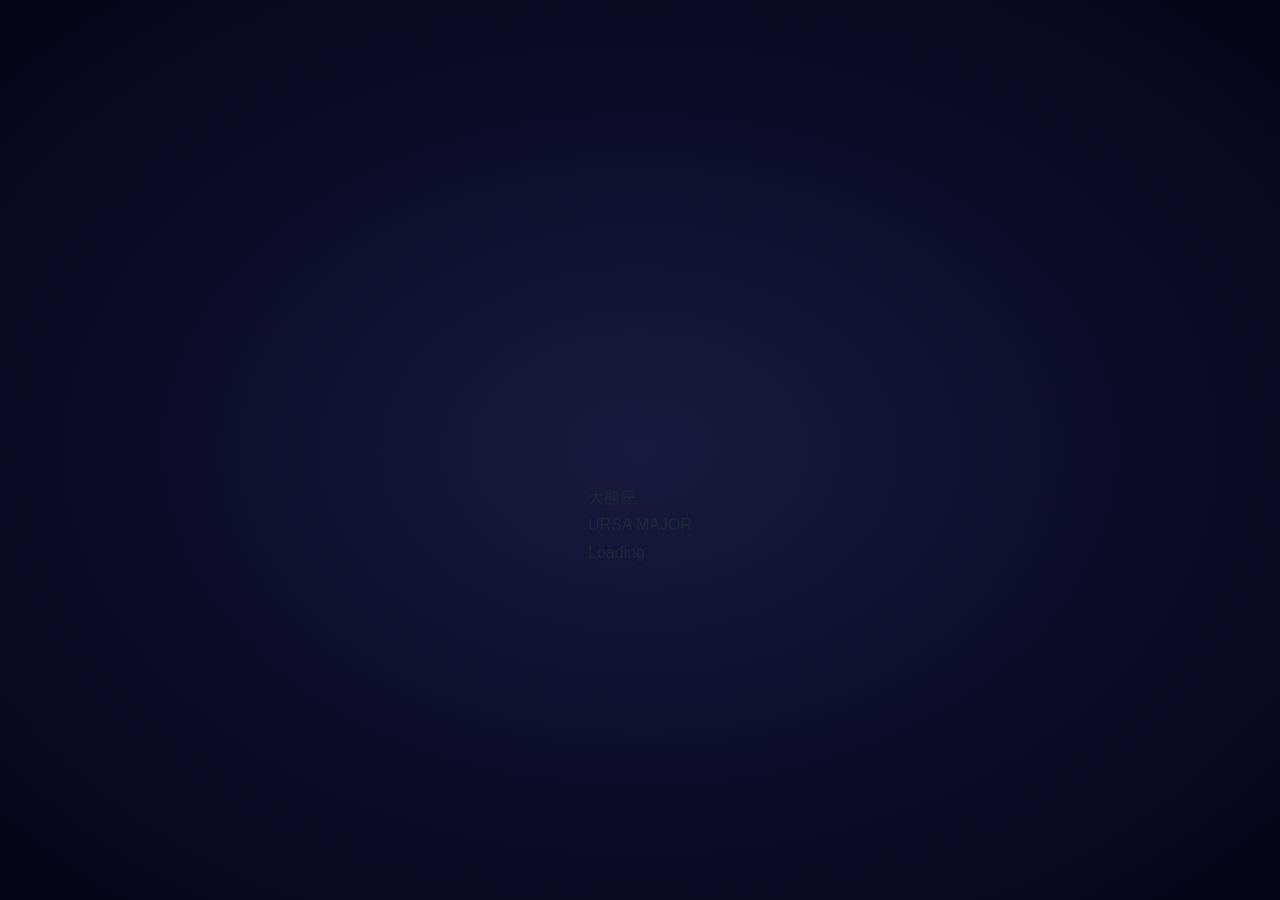
==== res/index.html @ 251502d0 "更新 index.html" ====
<!DOCTYPE html>
<html lang="zh-CN">
<head>
<meta charset="UTF-8">
<meta name="viewport" content="width=device-width, initial-scale=1.0">
<title>我的博客 · 主页</title>
<link rel="stylesheet" href="https://miaoda.feishu.cn/fonts/css2?family=Noto+Serif+SC:wght@400;600;700;900&family=Noto+Sans+SC:wght@300;400;500;700&display=swap">

<!-- ===== 全局样式 ===== -->
<link rel="stylesheet" href="PageStyle/Global/variables.css">
<link rel="stylesheet" href="PageStyle/Global/reset.css">
<link rel="stylesheet" href="PageStyle/Global/layout.css">

<!-- ===== 各区域样式 ===== -->
<link rel="stylesheet" href="PageStyle/ProfileCard/profile.css">
<link rel="stylesheet" href="PageStyle/MusicPlayer/music.css">
<link rel="stylesheet" href="PageStyle/ArticleBlocks/blocks.css">
<link rel="stylesheet" href="PageStyle/SearchView/search.css">

<!-- ===== 响应式 ===== -->
<link rel="stylesheet" href="PageStyle/Global/responsive.css">
</head>
<body>

<!-- ===== 加载页面 ===== -->
<div class="loading-screen" id="loadingScreen">
  <canvas id="constellationCanvas"></canvas>
  <div class="loading-info">
    <div class="constellation-name-cn" id="constellationNameCN">大熊座</div>
    <div class="constellation-name-en" id="constellationName">URSA MAJOR</div>
    <div class="constellation-fact" id="constellationFact"></div>
    <div class="loading-row">
      <span class="loading-text">Loading</span>
      <span class="loading-dots"><span></span><span></span><span></span></span>
    </div>
  </div>
</div>
<!-- 背景层 -->
<div class="bg-layer"></div>
<div class="bg-overlay"></div>

<div class="app">

  <!-- ==================== 主视图 ==================== -->
  <div class="main-view" id="mainView">

    <div class="top-row">
      <!-- 个人信息卡片 -->
      <div class="profile-card">
        <div class="profile-header">
          <div class="profile-avatar">
            <img src="Resources/Avatar/avatar.jpg" alt="头像" id="avatarImg">
          </div>
          <div class="profile-info">
            <div class="profile-name">晚自习</div>
            <div class="profile-bio">一个普通人～</div>
          </div>
        </div>
        <!-- 底部按钮区：更多在左，设置/GitHub/文档在右 -->
        <div class="profile-footer">
          <button class="more-btn-inline" onclick="toggleSearch()" aria-label="更多">
            <span data-icon="more"></span>
            更多
          </button>
          <div class="profile-actions-right">
            <button class="action-btn" onclick="handleAction('settings')" title="设置" aria-label="设置">
              <span data-icon="settings"></span>
            </button>
            <button class="action-btn" onclick="handleAction('github')" title="GitHub 仓库" aria-label="GitHub 仓库">
              <span data-icon="github"></span>
            </button>
            <button class="action-btn" onclick="handleAction('docs')" title="开发文档" aria-label="开发文档">
              <span data-icon="docs"></span>
            </button>
          </div>
        </div>
      </div>

      <!-- 音乐播放器（无左上角标签） -->
      <div class="music-card">
        <div class="music-header">
          <div class="music-cover" id="musicCover">
            <img src="" alt="专辑封面" id="musicCoverImg">
          </div>
          <div class="music-info">
            <div class="music-title" id="musicTitle">歌曲名称</div>
            <div class="music-artist" id="musicArtist">歌手</div>
          </div>
        </div>
        <div class="music-progress-wrap">
          <span id="musicCurrent">00:52</span>
          <div class="music-progress" id="musicProgress" onclick="seekMusic(event)">
            <div class="music-progress-bar" id="musicProgressBar"></div>
          </div>
          <span id="musicTotal">02:56</span>
        </div>
        <div class="music-controls">
          <button class="music-ctrl-btn" onclick="prevMusic()" aria-label="上一首">
            <span data-icon="prev"></span>
          </button>
          <button class="music-ctrl-btn music-play-btn" id="musicPlayBtn" onclick="togglePlay()" aria-label="播放/暂停">
            <svg id="musicPlayIcon" viewBox="0 0 24 24" fill="currentColor"><path d="M8 5v14l11-7z"/></svg>
          </button>
          <button class="music-ctrl-btn" onclick="nextMusic()" aria-label="下一首">
            <span data-icon="next"></span>
          </button>
        </div>
      </div>
    </div>

    <!-- 文章板块网格 -->
    <div class="articles-grid">
      <div class="article-block block-large" data-carousel="large">
        <div class="block-viewport">
          <div class="block-track"></div>
          <button class="block-page-btn prev" onclick="blockPrev('large')" aria-label="上一篇">&#10094;</button>
          <button class="block-page-btn next" onclick="blockNext('large')" aria-label="下一篇">&#10095;</button>
        </div>
        <div class="block-dots"></div>
      </div>

      <div class="article-block block-wide" data-carousel="wide">
        <div class="block-viewport">
          <div class="block-track"></div>
          <button class="block-page-btn prev" onclick="blockPrev('wide')" aria-label="上一篇">&#10094;</button>
          <button class="block-page-btn next" onclick="blockNext('wide')" aria-label="下一篇">&#10095;</button>
        </div>
        <div class="block-dots"></div>
      </div>

      <div class="article-block block-small" data-carousel="small">
        <div class="block-viewport">
          <div class="block-track"></div>
          <button class="block-page-btn prev" onclick="blockPrev('small')" aria-label="上一篇">&#10094;</button>
          <button class="block-page-btn next" onclick="blockNext('small')" aria-label="下一篇">&#10095;</button>
        </div>
        <div class="block-dots"></div>
      </div>
    </div>

  </div>

  <!-- ==================== 搜索视图 ==================== -->
  <div class="search-view" id="searchView">
    <div class="search-header">
      <button class="search-back-btn" onclick="toggleSearch()" aria-label="返回">
        <span data-icon="back"></span>
      </button>
      <div class="search-bar-wrap">
        <div class="search-bar">
          <span class="search-icon" data-icon="search"></span>
          <input type="text" id="searchInput" placeholder="搜寻标题、描述或标签..." oninput="renderTimeline()">
        </div>
      </div>
    </div>

    <div class="tag-scroll-wrap">
      <div class="tag-scroll" id="tagScroll"></div>
    </div>

    <div class="timeline-container">
      <div class="timeline-line"></div>
      <div id="timelineContent"></div>
    </div>
  </div>

</div>

<!-- ===== 主题（最先加载，避免闪烁） ===== -->
<script src="Scripts/theme.js"></script>

<!-- ===== 数据对象 ===== -->
<script src="Resources/Articles/articles.js"></script>
<script src="Resources/Music/playlist.js"></script>
<script src="Resources/Preview/preview.js"></script>
<script src="Resources/Tags/tags.js"></script>

<!-- ===== 功能脚本 ===== -->
<script src="Scripts/icon-loader.js"></script>
<script src="Scripts/constellation-canvas.js"></script>
<script src="Scripts/carousel.js"></script>
<script src="Scripts/music.js"></script>
<script src="Scripts/search.js"></script>
<script src="Scripts/main.js"></script>

<!-- ===== Service Worker 注册（资源缓存） ===== -->
<script>
if ('serviceWorker' in navigator) {
  window.addEventListener('load', function() {
    navigator.serviceWorker.register('sw.js').catch(function(err) {
      console.log('ServiceWorker 注册失败:', err);
    });
  });
}
</script>

</body>
</html>
---- res/PageStyle/Global/variables.css ----
/* ============================================================
   全局 CSS 变量与多套配色方案
   通过 :root[data-theme="xxx"] 切换配色
   ============================================================ */

/* 默认配色：樱粉 */
:root,
:root[data-theme="sakura"] {
  --text-primary: #3b2a3a;
  --text-secondary: #6b5568;
  --text-muted: #9a8596;
  --accent: #ec4899;
  --accent-soft: #f472b6;
  --accent-2: #c084fc;
  --dot-blue: #6b8afd;
  --card-bg: rgba(255, 255, 255, 0.65);
  --card-bg-strong: rgba(255, 255, 255, 0.82);
  --card-border: rgba(255, 255, 255, 0.5);
  --shadow-soft: 0 6px 24px rgba(236, 72, 153, 0.1);
  --shadow-hover: 0 10px 32px rgba(236, 72, 153, 0.18);
  --bg-base: #fdf2f8;
  --bg-overlay: rgba(253, 242, 248, 0.3);
  --radius-lg: 20px;
  --radius-md: 14px;
  --radius-sm: 10px;
  --ease-out: cubic-bezier(0.16, 1, 0.3, 1);
}

/* 配色：海洋蓝 */
:root[data-theme="ocean"] {
  --text-primary: #1e293b;
  --text-secondary: #475569;
  --text-muted: #94a3b8;
  --accent: #2563eb;
  --accent-soft: #3b82f6;
  --accent-2: #06b6d4;
  --dot-blue: #3b82f6;
  --card-bg: rgba(255, 255, 255, 0.65);
  --card-bg-strong: rgba(255, 255, 255, 0.82);
  --card-border: rgba(255, 255, 255, 0.5);
  --shadow-soft: 0 6px 24px rgba(37, 99, 235, 0.1);
  --shadow-hover: 0 10px 32px rgba(37, 99, 235, 0.18);
  --bg-base: #eff6ff;
  --bg-overlay: rgba(239, 246, 255, 0.3);
}

/* 配色：薄荷绿 */
:root[data-theme="mint"] {
  --text-primary: #134e4a;
  --text-secondary: #0f766e;
  --text-muted: #5eead4;
  --accent: #0d9488;
  --accent-soft: #14b8a6;
  --accent-2: #84cc16;
  --dot-blue: #14b8a6;
  --card-bg: rgba(255, 255, 255, 0.65);
  --card-bg-strong: rgba(255, 255, 255, 0.82);
  --card-border: rgba(255, 255, 255, 0.5);
  --shadow-soft: 0 6px 24px rgba(13, 148, 136, 0.1);
  --shadow-hover: 0 10px 32px rgba(13, 148, 136, 0.18);
  --bg-base: #f0fdfa;
  --bg-overlay: rgba(240, 253, 250, 0.3);
}

/* 配色：暮光紫 */
:root[data-theme="twilight"] {
  --text-primary: #2e1065;
  --text-secondary: #5b21b6;
  --text-muted: #a78bfa;
  --accent: #7c3aed;
  --accent-soft: #8b5cf6;
  --accent-2: #ec4899;
  --dot-blue: #8b5cf6;
  --card-bg: rgba(255, 255, 255, 0.6);
  --card-bg-strong: rgba(255, 255, 255, 0.78);
  --card-border: rgba(255, 255, 255, 0.45);
  --shadow-soft: 0 6px 24px rgba(124, 58, 237, 0.12);
  --shadow-hover: 0 10px 32px rgba(124, 58, 237, 0.2);
  --bg-base: #faf5ff;
  --bg-overlay: rgba(250, 245, 255, 0.3);
}

/* 配色：暗夜黑 */
:root[data-theme="midnight"] {
  --text-primary: #f1f5f9;
  --text-secondary: #cbd5e1;
  --text-muted: #64748b;
  --accent: #818cf8;
  --accent-soft: #a5b4fc;
  --accent-2: #c084fc;
  --dot-blue: #818cf8;
  --card-bg: rgba(30, 41, 59, 0.7);
  --card-bg-strong: rgba(30, 41, 59, 0.85);
  --card-border: rgba(255, 255, 255, 0.1);
  --shadow-soft: 0 6px 24px rgba(0, 0, 0, 0.3);
  --shadow-hover: 0 10px 32px rgba(0, 0, 0, 0.4);
  --bg-base: #0f172a;
  --bg-overlay: rgba(15, 23, 42, 0.5);
}
---- res/PageStyle/Global/layout.css ----
/* ============================================================
   全局布局：背景层、应用容器
   ============================================================ */
/* 背景层 —— 独立固定定位div，避免 background-fixed 卡顿 */
.bg-layer {
  position: fixed;
  inset: 0;
  background: linear-gradient(135deg, #fbcfe8 0%, #c4b5fd 50%, #93c5fd 100%);
  background-image: url("../../Resources/Background/bp.jpeg"), linear-gradient(135deg, #fbcfe8 0%, #c4b5fd 50%, #93c5fd 100%);
  background-size: cover;
  background-position: center;
  background-repeat: no-repeat;
  z-index: -2;
}
.bg-overlay {
  position: fixed;
  inset: 0;
  background: var(--bg-overlay);
  z-index: -1;
}
.app {
  position: relative;
  z-index: 1;
  min-height: 100vh;
  max-width: 980px;
  margin: 0 auto;
  padding: 32px 20px 50px;
}
/* 主视图 */
.main-view {
  display: flex;
  flex-direction: column;
  gap: 18px;
  transition: opacity 0.4s var(--ease-out), transform 0.45s var(--ease-out);
}
.main-view.closing {
  opacity: 0;
  transform: scale(0.72);
  pointer-events: none;
}
.main-view.hidden {
  display: none;
}
/* 顶部：个人卡片 + 音乐播放器 并排 */
.top-row {
  display: grid;
  grid-template-columns: 1.4fr 1fr;
  gap: 16px;
}
/* 日期图标 —— 通用 */
.date-icon {
  width: 12px;
  height: 12px;
  flex-shrink: 0;
  display: inline-block;
  vertical-align: middle;
}

/* ============================================================
   加载页面 —— 星座绘制动画
   ============================================================ */
.loading-screen {
  position: fixed;
  inset: 0;
  z-index: 9999;
  display: flex;
  flex-direction: column;
  align-items: center;
  justify-content: center;
  background: radial-gradient(ellipse at center, #1a1a3e 0%, #0d0d2b 50%, #050518 100%);
  transition: opacity 0.6s ease, visibility 0.6s ease;
  overflow: hidden;
}
.loading-screen.hidden {
  opacity: 0;
  visibility: hidden;
  pointer-events: none;
}

/* 星座容器 */
.constellation-wrap {
  position: relative;
  width: 280px;
  height: 230px;
  margin-bottom: 20px;
}
.constellation {
  width: 100%;
  height: 100%;
  overflow: visible;
}

/* 背景小星星 —— 闪烁 */
.bg-star {
  fill: rgba(255, 255, 255, 0.7);
  animation: twinkle 3s ease-in-out infinite;
}
.bg-star:nth-child(1) { animation-delay: 0s; }
.bg-star:nth-child(2) { animation-delay: 0.3s; }
.bg-star:nth-child(3) { animation-delay: 0.7s; }
.bg-star:nth-child(4) { animation-delay: 1.1s; }
.bg-star:nth-child(5) { animation-delay: 0.5s; }
.bg-star:nth-child(6) { animation-delay: 1.5s; }
.bg-star:nth-child(7) { animation-delay: 0.9s; }
.bg-star:nth-child(8) { animation-delay: 1.8s; }
.bg-star:nth-child(9) { animation-delay: 0.2s; }
.bg-star:nth-child(10) { animation-delay: 1.3s; }
.bg-star:nth-child(11) { animation-delay: 0.6s; }
.bg-star:nth-child(12) { animation-delay: 2.0s; }
.bg-star:nth-child(13) { animation-delay: 1.0s; }
.bg-star:nth-child(14) { animation-delay: 0.4s; }
.bg-star:nth-child(15) { animation-delay: 1.6s; }
.bg-star:nth-child(16) { animation-delay: 0.8s; }
.bg-star:nth-child(17) { animation-delay: 2.2s; }
.bg-star:nth-child(18) { animation-delay: 1.2s; }
.bg-star:nth-child(19) { animation-delay: 0.1s; }
.bg-star:nth-child(20) { animation-delay: 1.7s; }
.bg-star:nth-child(21) { animation-delay: 0.5s; }
.bg-star:nth-child(22) { animation-delay: 2.5s; }
.bg-star:nth-child(23) { animation-delay: 1.4s; }
.bg-star:nth-child(24) { animation-delay: 0.9s; }
.bg-star:nth-child(25) { animation-delay: 1.9s; }
.bg-star:nth-child(26) { animation-delay: 0.3s; }
@keyframes twinkle {
  0%, 100% { opacity: 0.2; transform: scale(0.8); }
  50% { opacity: 1; transform: scale(1.2); }
}

/* 星座连线 —— 绘制动画 */
.star-line {
  stroke: rgba(140, 190, 255, 0.5);
  stroke-width: 1.2;
  stroke-linecap: round;
  stroke-dasharray: 60;
  stroke-dashoffset: 60;
  animation: drawLine 0.5s ease forwards;
}
.line-1 { animation-delay: 0.8s; }
.line-2 { animation-delay: 1.1s; }
.line-3 { animation-delay: 1.4s; }
.line-4 { animation-delay: 1.7s; }
.line-5 { animation-delay: 2.0s; }
.line-6 { animation-delay: 2.3s; }
@keyframes drawLine {
  to { stroke-dashoffset: 0; }
}

/* 星座主星 —— 逐个亮起 + 脉动发光 */
.main-star {
  fill: #ffffff;
  opacity: 0;
  transform: scale(0);
  transform-origin: center;
  animation: starAppear 0.4s cubic-bezier(0.34, 1.56, 0.64, 1) forwards,
             starGlow 2.5s ease-in-out infinite;
}
.star-1 { animation-delay: 0.1s, 1.2s; }
.star-2 { animation-delay: 0.25s, 1.35s; }
.star-3 { animation-delay: 0.4s, 1.5s; }
.star-4 { animation-delay: 0.55s, 1.65s; }
.star-5 { animation-delay: 0.7s, 1.8s; }
.star-6 { animation-delay: 0.85s, 1.95s; }
.star-7 { animation-delay: 1.0s, 2.1s; }
@keyframes starAppear {
  0% { opacity: 0; transform: scale(0); }
  70% { opacity: 1; transform: scale(1.3); }
  100% { opacity: 1; transform: scale(1); }
}
@keyframes starGlow {
  0%, 100% {
    filter: drop-shadow(0 0 3px rgba(150, 200, 255, 0.7));
  }
  50% {
    filter: drop-shadow(0 0 8px rgba(150, 200, 255, 1))
            drop-shadow(0 0 14px rgba(100, 160, 255, 0.5));
  }
}

/* 星座名称 */
.constellation-name {
  position: absolute;
  bottom: 32px;
  left: 50%;
  transform: translateX(-50%);
  font-size: 14px;
  color: rgba(200, 220, 255, 0.85);
  letter-spacing: 4px;
  font-weight: 500;
  opacity: 0;
  animation: nameFadeIn 0.8s ease 2.6s forwards;
}
@keyframes nameFadeIn {
  from { opacity: 0; transform: translateX(-50%) translateY(8px); }
  to { opacity: 1; transform: translateX(-50%) translateY(0); }
}

/* 星座介绍 */
.constellation-fact {
  position: absolute;
  bottom: 6px;
  left: 50%;
  transform: translateX(-50%);
  width: 260px;
  font-size: 11px;
  color: rgba(160, 185, 220, 0.55);
  letter-spacing: 0.5px;
  line-height: 1.5;
  text-align: center;
  opacity: 0;
  animation: factFadeIn 0.8s ease 3.0s forwards;
}
@keyframes factFadeIn {
  from { opacity: 0; transform: translateX(-50%) translateY(6px); }
  to { opacity: 1; transform: translateX(-50%) translateY(0); }
}

/* 提示文字 */
.loading-tips {
  text-align: center;
}
.tip-text {
  font-size: 13px;
  color: rgba(180, 200, 230, 0.6);
  font-weight: 300;
  letter-spacing: 2px;
  transition: opacity 0.4s ease;
}
---- res/PageStyle/ProfileCard/profile.css ----
/* ============================================================
   个人信息卡片
   ============================================================ */
.profile-card {
  background: var(--card-bg);
  backdrop-filter: blur(14px) saturate(1.3);
  -webkit-backdrop-filter: blur(14px) saturate(1.3);
  border: 1px solid var(--card-border);
  border-radius: var(--radius-lg);
  box-shadow: var(--shadow-soft);
  padding: 22px 24px;
  display: flex;
  flex-direction: column;
  gap: 14px;
}

.profile-header {
  display: flex;
  align-items: flex-start;
  gap: 16px;
}

.profile-avatar {
  flex-shrink: 0;
  width: 64px;
  height: 64px;
  border-radius: 50%;
  overflow: hidden;
  border: 2.5px solid #fff;
  box-shadow: 0 3px 12px rgba(236, 72, 153, 0.2);
  background: linear-gradient(135deg, #fbcfe8, #d8b4fe);
}
.profile-avatar img {
  width: 100%;
  height: 100%;
  object-fit: cover;
  display: block;
}

.profile-info { flex: 1; min-width: 0; }
.profile-name {
  font-family: "Noto Serif SC", serif;
  font-size: 20px;
  font-weight: 700;
  color: var(--text-primary);
  letter-spacing: 0.5px;
  margin-bottom: 4px;
}
.profile-bio {
  font-size: 12.5px;
  color: var(--text-secondary);
  line-height: 1.6;
}

/* 底部按钮区：更多在左下角，设置/GitHub/文档在右下角 */
.profile-footer {
  display: flex;
  justify-content: space-between;
  align-items: center;
  gap: 10px;
}
.profile-actions-right {
  display: flex;
  gap: 8px;
  align-items: center;
}

/* 方形功能按钮 */
.action-btn {
  width: 38px;
  height: 38px;
  border: 1px solid rgba(255, 255, 255, 0.6);
  border-radius: var(--radius-sm);
  background: rgba(255, 255, 255, 0.5);
  color: var(--text-secondary);
  cursor: pointer;
  display: flex;
  align-items: center;
  justify-content: center;
  transition: background 0.2s, color 0.2s, transform 0.2s;
  padding: 0;
}
.action-btn:hover {
  background: rgba(255, 255, 255, 0.85);
  color: var(--accent);
  transform: translateY(-1px);
}
.action-btn svg { width: 18px; height: 18px; }

/* 更多按钮（渐变胶囊） */
.more-btn-inline {
  height: 38px;
  padding: 0 16px;
  border: none;
  border-radius: var(--radius-sm);
  background: linear-gradient(135deg, var(--accent-soft), var(--accent-2));
  color: #fff;
  font-family: inherit;
  font-size: 13px;
  font-weight: 500;
  cursor: pointer;
  display: flex;
  align-items: center;
  gap: 6px;
  box-shadow: 0 3px 12px rgba(236, 72, 153, 0.3);
  transition: transform 0.2s, box-shadow 0.2s;
}
.more-btn-inline:hover {
  transform: translateY(-1px);
  box-shadow: 0 5px 18px rgba(236, 72, 153, 0.4);
}
.more-btn-inline svg { width: 16px; height: 16px; }
---- res/PageStyle/MusicPlayer/music.css ----
/* ============================================================
   音乐播放器（已去除左上角 CLOUD MUSIC 标签）
   ============================================================ */
.music-card {
  background: var(--card-bg);
  backdrop-filter: blur(14px) saturate(1.3);
  -webkit-backdrop-filter: blur(14px) saturate(1.3);
  border: 1px solid var(--card-border);
  border-radius: var(--radius-lg);
  box-shadow: var(--shadow-soft);
  padding: 18px 20px;
  display: flex;
  flex-direction: column;
  gap: 12px;
}

.music-header {
  display: flex;
  align-items: center;
  gap: 12px;
}
.music-cover {
  flex-shrink: 0;
  width: 48px;
  height: 48px;
  border-radius: 50%;
  overflow: hidden;
  background: linear-gradient(135deg, #a8c0ff, #c084fc);
  border: 2px solid rgba(255,255,255,0.7);
  box-shadow: 0 2px 10px rgba(168, 192, 255, 0.4);
}
.music-cover.playing { animation: spin 8s linear infinite; }
@keyframes spin { to { transform: rotate(360deg); } }
.music-cover img { width: 100%; height: 100%; object-fit: cover; display: block; }

.music-info { flex: 1; min-width: 0; }
.music-title {
  font-size: 14px;
  font-weight: 600;
  color: var(--text-primary);
  white-space: nowrap;
  overflow: hidden;
  text-overflow: ellipsis;
}
.music-artist { font-size: 11.5px; color: var(--text-muted); }

/* 进度条 */
.music-progress-wrap {
  display: flex;
  align-items: center;
  gap: 8px;
  font-size: 10px;
  color: var(--text-muted);
}
.music-progress {
  flex: 1;
  height: 4px;
  background: rgba(255,255,255,0.5);
  border-radius: 2px;
  overflow: hidden;
  cursor: pointer;
}
.music-progress-bar {
  height: 100%;
  width: 35%;
  background: linear-gradient(90deg, var(--accent-soft), var(--accent-2));
  border-radius: 2px;
  transition: width 0.3s linear;
}

/* 播放控制 */
.music-controls {
  display: flex;
  align-items: center;
  justify-content: center;
  gap: 20px;
}
.music-ctrl-btn {
  background: none;
  border: none;
  color: var(--text-secondary);
  cursor: pointer;
  padding: 4px;
  display: flex;
  align-items: center;
  justify-content: center;
  transition: color 0.2s, transform 0.2s;
}
.music-ctrl-btn:hover { color: var(--accent); transform: scale(1.1); }
.music-ctrl-btn svg { width: 18px; height: 18px; }
.music-play-btn {
  width: 34px;
  height: 34px;
  border-radius: 50%;
  background: linear-gradient(135deg, var(--accent-soft), var(--accent-2));
  color: #fff;
  box-shadow: 0 3px 12px rgba(236, 72, 153, 0.3);
}
.music-play-btn:hover { color: #fff; transform: scale(1.08); }
.music-play-btn svg { width: 16px; height: 16px; }
---- res/PageStyle/ArticleBlocks/blocks.css ----
/* ============================================================
   文章板块网格（大/宽/小 三个轮播板块）
   ============================================================ */
.articles-grid {
  display: grid;
  grid-template-columns: 1.3fr 1fr;
  grid-template-rows: auto auto;
  gap: 16px;
}

.article-block {
  background: var(--card-bg);
  backdrop-filter: blur(12px) saturate(1.2);
  -webkit-backdrop-filter: blur(12px) saturate(1.2);
  border: 1px solid var(--card-border);
  border-radius: var(--radius-lg);
  box-shadow: var(--shadow-soft);
  overflow: hidden;
  position: relative;
  display: flex;
  flex-direction: column;
}

.block-large { grid-column: 1; grid-row: 1 / 3; }
.block-wide { grid-column: 2; grid-row: 1; }
.block-small { grid-column: 2; grid-row: 2; }

/* 轮播视口 */
.block-viewport {
  overflow: hidden;
  flex: 1;
  position: relative;
}
.block-track {
  display: flex;
  transition: transform 0.45s var(--ease-out);
  height: 100%;
}
.block-slide { flex: 0 0 100%; min-width: 0; }

/* 板块内翻页按钮 〈〉 */
.block-page-btn {
  position: absolute;
  top: 50%;
  transform: translateY(-50%);
  background: none;
  border: none;
  color: rgba(255,255,255,0.85);
  font-size: 22px;
  font-weight: 300;
  cursor: pointer;
  padding: 8px 6px;
  z-index: 5;
  text-shadow: 0 1px 6px rgba(0,0,0,0.3);
  transition: color 0.2s, transform 0.2s;
  line-height: 1;
}
.block-page-btn:hover {
  color: #fff;
  transform: translateY(-50%) scale(1.2);
}
.block-page-btn.prev { left: 6px; }
.block-page-btn.next { right: 6px; }

/* 圆点指示器：蓝点=当前，白点=其他；<=1个时隐藏 */
.block-dots {
  display: flex;
  justify-content: center;
  gap: 6px;
  padding: 10px 0;
  flex-shrink: 0;
}
.block-dots.hidden { display: none; }
.block-dot {
  width: 7px;
  height: 7px;
  border-radius: 50%;
  border: none;
  background: rgba(255,255,255,0.7);
  cursor: pointer;
  padding: 0;
  transition: background 0.2s, transform 0.2s;
}
.block-dot.active {
  background: var(--dot-blue);
  transform: scale(1.15);
}

/* ---------- 大板块文章 ---------- */
.large-article {
  display: flex;
  flex-direction: column;
  height: 100%;
  cursor: pointer;
}
.large-article-cover {
  width: 100%;
  height: 200px;
  background: linear-gradient(135deg, #fbcfe8, #d8b4fe);
  position: relative;
  overflow: hidden;
  flex-shrink: 0;
}
.large-article-cover img { width: 100%; height: 100%; object-fit: cover; display: block; }
.large-article-badge {
  position: absolute;
  bottom: 10px;
  left: 12px;
  font-size: 10px;
  font-weight: 600;
  letter-spacing: 1px;
  color: #fff;
  background: linear-gradient(135deg, var(--accent-soft), var(--accent-2));
  padding: 3px 10px;
  border-radius: 8px;
}
.large-article-body {
  padding: 16px 18px 8px;
  flex: 1;
  display: flex;
  flex-direction: column;
}
.large-article-date { font-size: 11px; color: var(--text-muted); margin-bottom: 6px; display: flex; align-items: center; gap: 4px; }
.large-article-title {
  font-family: "Noto Serif SC", serif;
  font-size: 17px;
  font-weight: 600;
  color: var(--text-primary);
  line-height: 1.5;
  margin-bottom: 6px;
  display: -webkit-box;
  -webkit-line-clamp: 2;
  -webkit-box-orient: vertical;
  overflow: hidden;
}
.large-article-excerpt {
  font-size: 12.5px;
  color: var(--text-secondary);
  line-height: 1.6;
  display: -webkit-box;
  -webkit-line-clamp: 2;
  -webkit-box-orient: vertical;
  overflow: hidden;
}

/* ---------- 宽板块文章（横向） ---------- */
.wide-article {
  display: flex;
  flex-direction: row;
  height: 100%;
  min-height: 140px;
  cursor: pointer;
}
.wide-article-cover {
  flex: 0 0 40%;
  background: linear-gradient(135deg, #fbcfe8, #d8b4fe);
  overflow: hidden;
}
.wide-article-cover img { width: 100%; height: 100%; object-fit: cover; display: block; }
.wide-article-body {
  flex: 1;
  padding: 14px 16px;
  display: flex;
  flex-direction: column;
  justify-content: center;
}
.wide-article-date { font-size: 11px; color: var(--text-muted); margin-bottom: 5px; display: flex; align-items: center; gap: 4px; }
.wide-article-title {
  font-family: "Noto Serif SC", serif;
  font-size: 15px;
  font-weight: 600;
  color: var(--text-primary);
  line-height: 1.5;
  margin-bottom: 5px;
  display: -webkit-box;
  -webkit-line-clamp: 2;
  -webkit-box-orient: vertical;
  overflow: hidden;
}
.wide-article-excerpt {
  font-size: 12px;
  color: var(--text-secondary);
  line-height: 1.55;
  display: -webkit-box;
  -webkit-line-clamp: 2;
  -webkit-box-orient: vertical;
  overflow: hidden;
}

/* ---------- 小板块文章 ---------- */
.small-article {
  display: flex;
  flex-direction: column;
  height: 100%;
  cursor: pointer;
}
.small-article-cover {
  width: 100%;
  height: 100px;
  background: linear-gradient(135deg, #fbcfe8, #d8b4fe);
  overflow: hidden;
  flex-shrink: 0;
}
.small-article-cover img { width: 100%; height: 100%; object-fit: cover; display: block; }
.small-article-body { padding: 10px 14px 6px; flex: 1; }
.small-article-date { font-size: 10.5px; color: var(--text-muted); margin-bottom: 3px; display: flex; align-items: center; gap: 4px; }
.small-article-title {
  font-family: "Noto Serif SC", serif;
  font-size: 13.5px;
  font-weight: 600;
  color: var(--text-primary);
  line-height: 1.45;
  display: -webkit-box;
  -webkit-line-clamp: 2;
  -webkit-box-orient: vertical;
  overflow: hidden;
}
---- res/PageStyle/SearchView/search.css ----
/* ============================================================
   搜索视图 —— 完整动画系统（CSS @keyframes 驱动）
   ============================================================ */
.search-view {
  position: absolute;
  inset: 0;
  padding: 32px 20px 50px;
  display: flex;
  flex-direction: column;
  align-items: center;
  overflow-y: auto;
  opacity: 0;
  visibility: hidden;
  pointer-events: none;
  z-index: 10;
}
.search-view.visible {
  opacity: 1;
  visibility: visible;
  pointer-events: auto;
}

/* 搜索头部：返回按钮 + 搜索框 */
.search-header {
  width: 100%;
  max-width: 640px;
  display: flex;
  align-items: center;
  gap: 12px;
  margin-bottom: 18px;
}

/* 返回按钮 —— 圆形，搜索框左边，转圈出现 */
.search-back-btn {
  flex-shrink: 0;
  width: 42px;
  height: 42px;
  border-radius: 50%;
  border: 1px solid rgba(255,255,255,0.6);
  background: var(--card-bg-strong);
  backdrop-filter: blur(10px);
  -webkit-backdrop-filter: blur(10px);
  color: var(--text-secondary);
  cursor: pointer;
  display: flex;
  align-items: center;
  justify-content: center;
  box-shadow: var(--shadow-soft);
  padding: 0;
  opacity: 0;
  transform: rotate(-180deg) scale(0.5);
}
.search-view.visible .search-back-btn {
  animation: backBtnIn 0.55s var(--ease-out) 0.05s forwards;
}
@keyframes backBtnIn {
  0% { opacity: 0; transform: rotate(-180deg) scale(0.5); }
  100% { opacity: 1; transform: rotate(0deg) scale(1); }
}
.search-back-btn:hover { color: var(--accent); }
.search-back-btn svg { width: 20px; height: 20px; }

/* 搜索框 —— 从左到右延伸出现 */
.search-bar-wrap {
  flex: 1;
  overflow: hidden;
}
.search-bar {
  width: 0;
  position: relative;
  opacity: 0;
}
.search-view.visible .search-bar {
  animation: searchBarExpand 0.6s var(--ease-out) 0.1s forwards;
}
@keyframes searchBarExpand {
  0% { width: 0; opacity: 0; }
  25% { opacity: 1; }
  100% { width: 100%; opacity: 1; }
}
.search-bar input {
  width: 100%;
  padding: 13px 18px 13px 46px;
  border: 1px solid rgba(255, 255, 255, 0.7);
  border-radius: 50px;
  background: var(--card-bg-strong);
  backdrop-filter: blur(10px);
  -webkit-backdrop-filter: blur(10px);
  font-family: inherit;
  font-size: 14.5px;
  color: var(--text-primary);
  outline: none;
}
.search-bar input:focus {
  border-color: var(--accent-soft);
  box-shadow: 0 0 0 3px rgba(244, 114, 182, 0.12);
}
.search-bar input::placeholder { color: var(--text-muted); }
.search-bar .search-icon {
  position: absolute;
  left: 16px;
  top: 50%;
  transform: translateY(-50%);
  width: 19px;
  height: 19px;
  color: var(--text-muted);
}

/* 标签栏 —— 从搜索框底部向下移动出现 */
.tag-scroll-wrap {
  width: 100%;
  max-width: 700px;
  overflow-x: auto;
  scrollbar-width: none;
  margin-bottom: 24px;
  flex-shrink: 0;
  min-height: 36px;
}
.tag-scroll-wrap::-webkit-scrollbar { display: none; }
.search-view.visible .tag-scroll-wrap {
  animation: tagSlideDown 0.5s var(--ease-out) 0.7s backwards;
}
@keyframes tagSlideDown {
  from { opacity: 0; transform: translateY(-18px); }
  to { opacity: 1; transform: translateY(0); }
}
.tag-scroll {
  display: flex;
  gap: 8px;
  padding: 2px 6px;
  min-width: max-content;
  justify-content: center;
}
.tag-btn {
  flex-shrink: 0;
  padding: 6px 16px;
  border: 1px solid rgba(244, 114, 182, 0.3);
  border-radius: 18px;
  background: rgba(255, 255, 255, 0.55);
  color: var(--text-secondary);
  font-family: inherit;
  font-size: 12.5px;
  font-weight: 500;
  cursor: pointer;
  transition: all 0.2s;
  white-space: nowrap;
}
.tag-btn:hover {
  border-color: var(--accent-soft);
  color: var(--accent);
  background: rgba(255,255,255,0.8);
}
.tag-btn.active {
  background: linear-gradient(135deg, var(--accent-soft), var(--accent-2));
  color: #fff;
  border-color: transparent;
}

/* 时间线容器 */
.timeline-container {
  width: 100%;
  max-width: 800px;
  position: relative;
  padding: 10px 0 40px;
  flex-shrink: 0;
}

/* 中轴线 —— 从中间双向延伸，延伸到底部 */
.timeline-line {
  position: absolute;
  left: 50%;
  top: 50%;
  width: 2.5px;
  height: 0;
  background: linear-gradient(to bottom, var(--accent-soft), var(--accent-2));
  transform: translateX(-50%);
  border-radius: 2px;
}
.search-view.visible .timeline-line {
  animation: lineExpandBoth 0.65s var(--ease-out) 1.15s forwards;
}
@keyframes lineExpandBoth {
  0% { top: 50%; height: 0; }
  100% { top: 0; height: 100%; }
}

.timeline-item {
  position: relative;
  width: 50%;
  padding: 12px 36px;
  opacity: 0;
  transform: translateY(20px);
}
.timeline-item:nth-child(odd) { left: 0; text-align: right; }
.timeline-item:nth-child(even) { left: 50%; text-align: left; }

/* 时间线节点 —— 渐变实心，圆心不在线上（偏移到卡片一侧） */
.timeline-item::after {
  content: "";
  position: absolute;
  top: 32px;
  width: 14px;
  height: 14px;
  border-radius: 50%;
  background: linear-gradient(135deg, var(--accent-soft), var(--accent-2));
  box-shadow: 0 0 0 3px rgba(255,255,255,0.7), 0 2px 8px rgba(236,72,153,0.3);
  z-index: 2;
  transform: scale(0);
}
.timeline-item:nth-child(odd)::after { right: 10px; }
.timeline-item:nth-child(even)::after { left: 10px; }

.search-view.visible .timeline-item {
  animation: timelineItemIn 0.5s var(--ease-out) forwards;
}
.search-view.visible .timeline-item::after {
  animation: dotPop 0.4s var(--ease-out) var(--dot-delay, 1.3s) forwards;
}
@keyframes timelineItemIn {
  to { opacity: 1; transform: translateY(0); }
}
@keyframes dotPop {
  0% { transform: scale(0); }
  70% { transform: scale(1.25); }
  100% { transform: scale(1); }
}

/* 时间线文章卡片 */
.timeline-article {
  background: var(--card-bg);
  backdrop-filter: blur(10px);
  -webkit-backdrop-filter: blur(10px);
  border: 1px solid var(--card-border);
  border-radius: var(--radius-md);
  overflow: hidden;
  box-shadow: var(--shadow-soft);
  cursor: pointer;
  transition: transform 0.25s, box-shadow 0.25s;
  display: inline-block;
  text-align: left;
  max-width: 100%;
  width: 100%;
}
.timeline-article:hover {
  transform: translateY(-2px);
  box-shadow: var(--shadow-hover);
}
.timeline-article-cover {
  width: 100%;
  height: 140px;
  background: linear-gradient(135deg, #fbcfe8, #d8b4fe);
  overflow: hidden;
}
.timeline-article-cover img { width: 100%; height: 100%; object-fit: cover; display: block; }
.timeline-article-body { padding: 14px 16px 16px; }
.timeline-article-date { font-size: 11px; color: var(--text-muted); margin-bottom: 6px; display: flex; align-items: center; gap: 4px; }
.timeline-article-title {
  font-family: "Noto Serif SC", serif;
  font-size: 15px;
  font-weight: 600;
  color: var(--text-primary);
  margin-bottom: 6px;
  line-height: 1.5;
  display: -webkit-box;
  -webkit-line-clamp: 2;
  -webkit-box-orient: vertical;
  overflow: hidden;
}
.timeline-article-excerpt {
  font-size: 12.5px;
  color: var(--text-secondary);
  line-height: 1.55;
  margin-bottom: 8px;
  display: -webkit-box;
  -webkit-line-clamp: 2;
  -webkit-box-orient: vertical;
  overflow: hidden;
}
.timeline-article-tags {
  display: flex;
  flex-wrap: wrap;
  gap: 4px;
}
.timeline-article-tag {
  padding: 2px 8px;
  border-radius: 10px;
  background: rgba(244, 114, 182, 0.1);
  color: var(--accent);
  font-size: 10px;
  font-weight: 500;
}

.empty-state {
  text-align: center;
  padding: 50px 20px;
  color: var(--text-muted);
  width: 100%;
}
.empty-state svg { width: 48px; height: 48px; margin-bottom: 12px; opacity: 0.4; }
---- res/PageStyle/Global/responsive.css ----
/* ============================================================
   响应式布局 —— 平板/手机
   ============================================================ */
@media (max-width: 768px) {
  .app { padding: 18px 14px 36px; }

  /* 顶部上下排列 */
  .top-row {
    grid-template-columns: 1fr;
    gap: 12px;
  }

  .profile-card { padding: 16px 18px; gap: 12px; }
  .profile-avatar { width: 52px; height: 52px; }
  .profile-name { font-size: 17px; }
  .profile-bio { font-size: 12px; }
  .action-btn { width: 34px; height: 34px; }
  .action-btn svg { width: 16px; height: 16px; }
  .more-btn-inline { height: 34px; padding: 0 12px; font-size: 12px; }
  .more-btn-inline svg { width: 14px; height: 14px; }

  .music-card { padding: 14px 16px; gap: 10px; }
  .music-cover { width: 42px; height: 42px; }
  .music-title { font-size: 13px; }

  /* 文章网格：大板块通栏在上，宽和小并排在下 */
  .articles-grid {
    grid-template-columns: 1fr 1fr;
    grid-template-rows: auto auto;
    gap: 12px;
  }
  .block-large { grid-column: 1 / 3; grid-row: 1; }
  .block-wide { grid-column: 1; grid-row: 2; }
  .block-small { grid-column: 2; grid-row: 2; }

  .large-article-cover { height: 160px; }
  .large-article-body { padding: 14px 16px 6px; }
  .large-article-title { font-size: 15.5px; }
  .large-article-excerpt { font-size: 12px; }

  .wide-article { flex-direction: column; min-height: auto; }
  .wide-article-cover { flex: none; width: 100%; height: 100px; }
  .wide-article-body { padding: 10px 12px; }
  .wide-article-title { font-size: 13px; }
  .wide-article-excerpt { font-size: 11px; -webkit-line-clamp: 1; }

  .small-article-cover { height: 100px; }
  .small-article-body { padding: 8px 10px 4px; }
  .small-article-title { font-size: 12px; }

  .block-page-btn { font-size: 18px; }
  .block-dots { padding: 8px 0; gap: 5px; }
  .block-dot { width: 6px; height: 6px; }

  /* 搜索视图 */
  .search-view { padding: 18px 14px 36px; }
  .search-header { gap: 10px; margin-bottom: 14px; }
  .search-back-btn { width: 38px; height: 38px; }
  .search-back-btn svg { width: 18px; height: 18px; }
  .search-bar input { padding: 11px 16px 11px 42px; font-size: 13.5px; }
  .search-bar .search-icon { left: 14px; width: 17px; height: 17px; }

  /* 标签栏小屏：最右边半个隐藏 + 渐变遮罩 */
  .tag-scroll-wrap {
    max-width: 100%;
    mask-image: linear-gradient(to right, black 88%, transparent 100%);
    -webkit-mask-image: linear-gradient(to right, black 88%, transparent 100%);
    padding-right: 24px;
  }
  .tag-scroll { justify-content: flex-start; }

  /* 时间线小屏单列 */
  .timeline-line { left: 18px; }
  .timeline-item,
  .timeline-item:nth-child(odd),
  .timeline-item:nth-child(even) {
    width: 100%;
    left: 0;
    text-align: left;
    padding: 12px 12px 12px 42px;
  }
  .timeline-item::after,
  .timeline-item:nth-child(odd)::after,
  .timeline-item:nth-child(even)::after {
    left: 11px;
    right: auto;
  }
  .timeline-article-cover { height: 120px; }

  /* 设置页 */
  .settings-page { padding: 24px 14px; }
  .settings-card { padding: 20px; }
  .theme-grid { grid-template-columns: repeat(2, 1fr); }
}

@media (max-width: 480px) {
  .profile-name { font-size: 16px; }
  .profile-bio { font-size: 11.5px; }
  .large-article-cover { height: 140px; }
  .large-article-title { font-size: 14.5px; }
  .theme-grid { grid-template-columns: 1fr 1fr; }
}
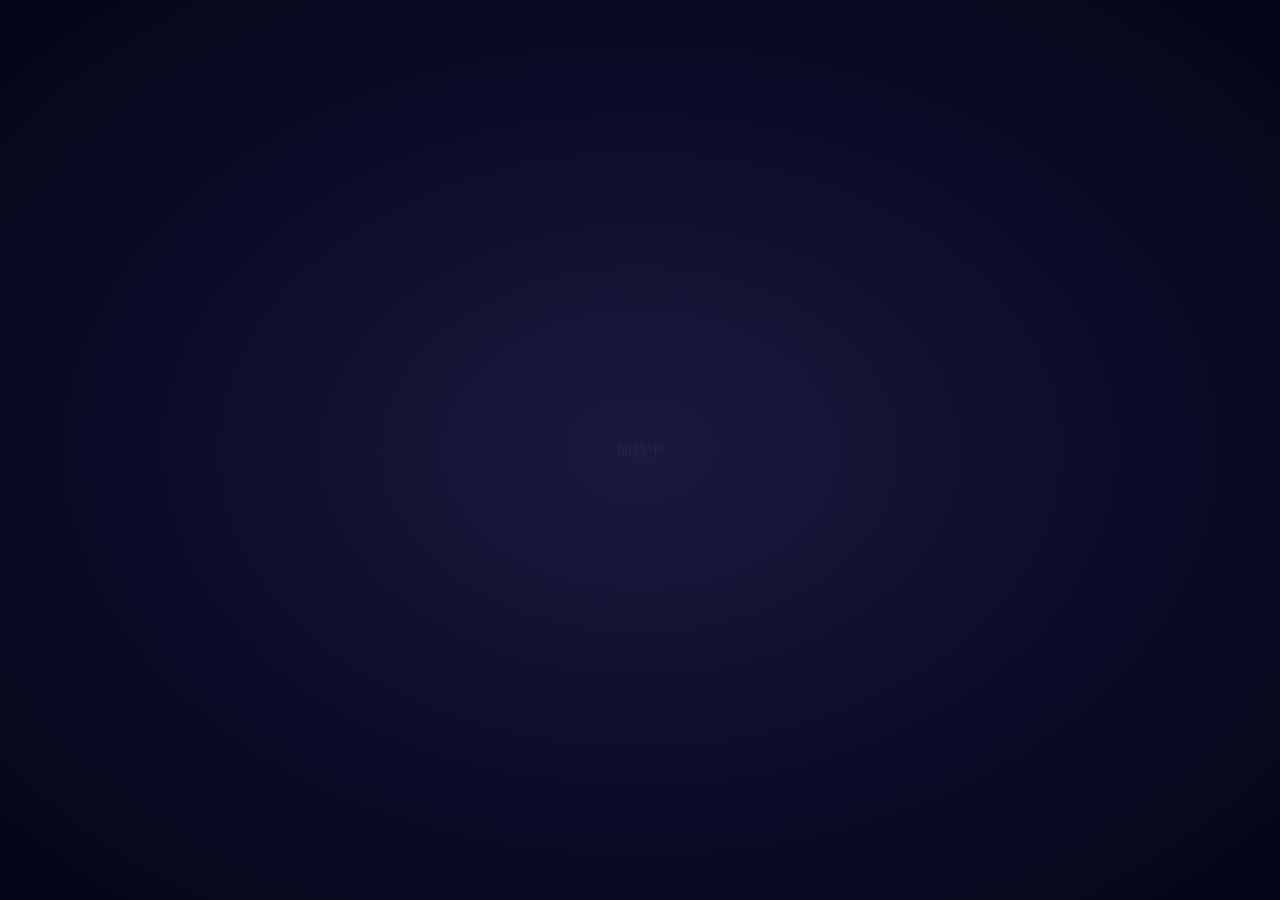
==== commit 71a8745f: "更新 index.html" ====
--- a/res/index.html
+++ b/res/index.html
@@ -24,15 +24,9 @@
 
 <!-- ===== 加载页面 ===== -->
 <div class="loading-screen" id="loadingScreen">
-  <canvas id="constellationCanvas"></canvas>
-  <div class="loading-info">
-    <div class="constellation-name-cn" id="constellationNameCN">大熊座</div>
-    <div class="constellation-name-en" id="constellationName">URSA MAJOR</div>
-    <div class="constellation-fact" id="constellationFact"></div>
-    <div class="loading-row">
-      <span class="loading-text">Loading</span>
-      <span class="loading-dots"><span></span><span></span><span></span></span>
-    </div>
+  <div class="loading-content">
+    <div class="loading-spinner"></div>
+    <div class="loading-label" id="loadingLabel">加载中</div>
   </div>
 </div>
 <!-- 背景层 -->
@@ -177,7 +171,6 @@
 
 <!-- ===== 功能脚本 ===== -->
 <script src="Scripts/icon-loader.js"></script>
-<script src="Scripts/constellation-canvas.js"></script>
 <script src="Scripts/carousel.js"></script>
 <script src="Scripts/music.js"></script>
 <script src="Scripts/search.js"></script>
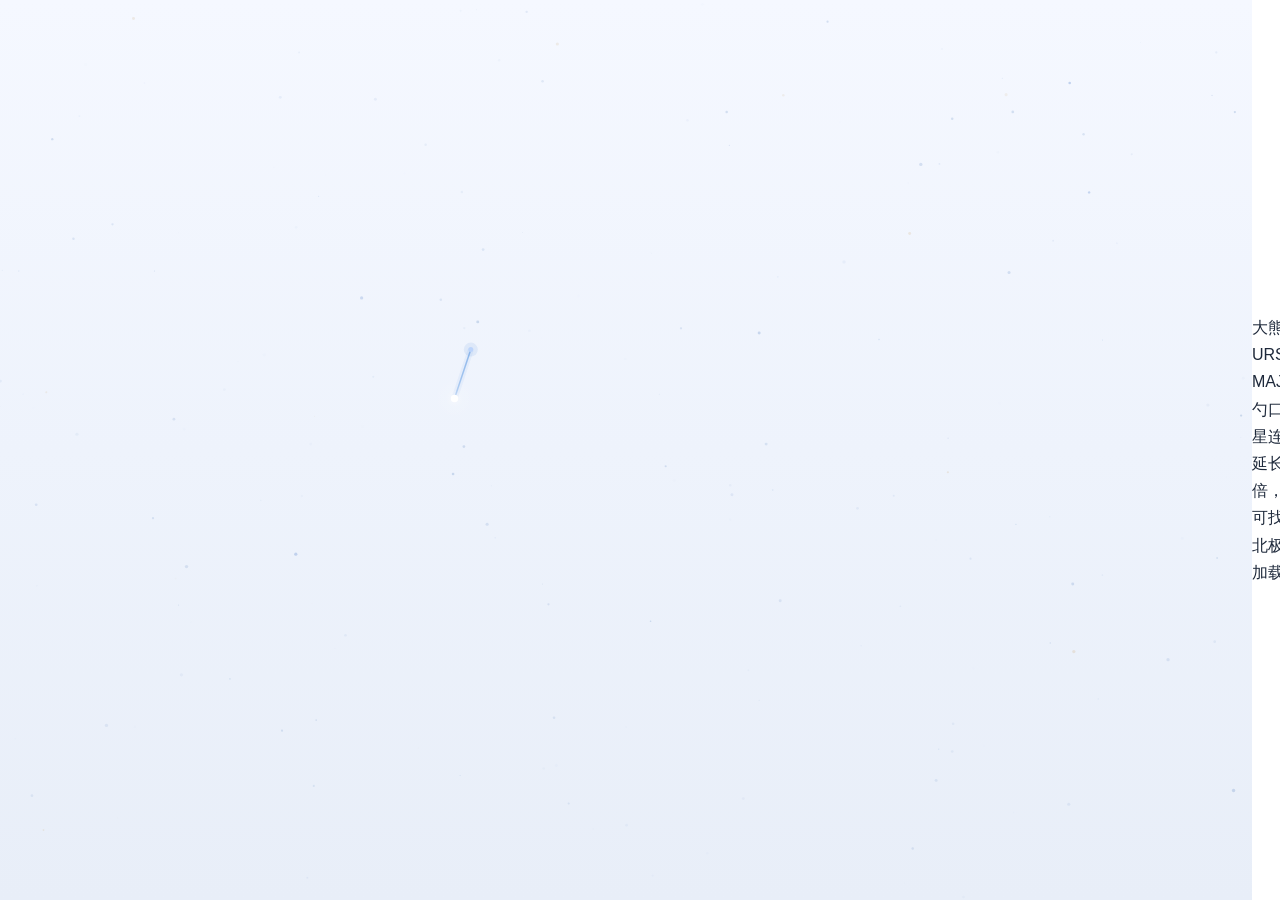
==== commit 375c229c: "更新 index.html" ====
--- a/res/index.html
+++ b/res/index.html
@@ -24,9 +24,15 @@
 
 <!-- ===== 加载页面 ===== -->
 <div class="loading-screen" id="loadingScreen">
-  <div class="loading-content">
-    <div class="loading-spinner"></div>
-    <div class="loading-label" id="loadingLabel">加载中</div>
+  <canvas id="constellationCanvas"></canvas>
+  <div class="loading-info">
+    <div class="constellation-name-cn" id="constellationNameCN">大熊座</div>
+    <div class="constellation-name-en" id="constellationName">URSA MAJOR</div>
+    <div class="constellation-fact" id="constellationFact"></div>
+    <div class="loading-row">
+      <span class="loading-text" id="loadingText">加载中</span>
+      <span class="loading-dots"><span></span><span></span><span></span></span>
+    </div>
   </div>
 </div>
 <!-- 背景层 -->
@@ -171,6 +177,7 @@
 
 <!-- ===== 功能脚本 ===== -->
 <script src="Scripts/icon-loader.js"></script>
+<script src="Scripts/constellation-canvas.js"></script>
 <script src="Scripts/carousel.js"></script>
 <script src="Scripts/music.js"></script>
 <script src="Scripts/search.js"></script>
--- a/res/PageStyle/Global/layout.css
+++ b/res/PageStyle/Global/layout.css
@@ -57,171 +57,43 @@
 }
 
 /* ============================================================
-   加载页面 —— 星座绘制动画
+   加载页面 —— 黑白简约
    ============================================================ */
 .loading-screen {
   position: fixed;
   inset: 0;
   z-index: 9999;
   display: flex;
-  flex-direction: column;
   align-items: center;
   justify-content: center;
-  background: radial-gradient(ellipse at center, #1a1a3e 0%, #0d0d2b 50%, #050518 100%);
-  transition: opacity 0.6s ease, visibility 0.6s ease;
-  overflow: hidden;
+  background: #ffffff;
+  transition: opacity 0.5s ease, visibility 0.5s ease;
 }
 .loading-screen.hidden {
   opacity: 0;
   visibility: hidden;
   pointer-events: none;
 }
-
-/* 星座容器 */
-.constellation-wrap {
-  position: relative;
-  width: 280px;
-  height: 230px;
-  margin-bottom: 20px;
+.loading-content {
+  display: flex;
+  flex-direction: column;
+  align-items: center;
+  gap: 22px;
 }
-.constellation {
-  width: 100%;
-  height: 100%;
-  overflow: visible;
+.loading-spinner {
+  width: 38px;
+  height: 38px;
+  border: 2px solid #f0f0f0;
+  border-top-color: #111;
+  border-radius: 50%;
+  animation: spin 0.8s linear infinite;
 }
-
-/* 背景小星星 —— 闪烁 */
-.bg-star {
-  fill: rgba(255, 255, 255, 0.7);
-  animation: twinkle 3s ease-in-out infinite;
+@keyframes spin {
+  to { transform: rotate(360deg); }
 }
-.bg-star:nth-child(1) { animation-delay: 0s; }
-.bg-star:nth-child(2) { animation-delay: 0.3s; }
-.bg-star:nth-child(3) { animation-delay: 0.7s; }
-.bg-star:nth-child(4) { animation-delay: 1.1s; }
-.bg-star:nth-child(5) { animation-delay: 0.5s; }
-.bg-star:nth-child(6) { animation-delay: 1.5s; }
-.bg-star:nth-child(7) { animation-delay: 0.9s; }
-.bg-star:nth-child(8) { animation-delay: 1.8s; }
-.bg-star:nth-child(9) { animation-delay: 0.2s; }
-.bg-star:nth-child(10) { animation-delay: 1.3s; }
-.bg-star:nth-child(11) { animation-delay: 0.6s; }
-.bg-star:nth-child(12) { animation-delay: 2.0s; }
-.bg-star:nth-child(13) { animation-delay: 1.0s; }
-.bg-star:nth-child(14) { animation-delay: 0.4s; }
-.bg-star:nth-child(15) { animation-delay: 1.6s; }
-.bg-star:nth-child(16) { animation-delay: 0.8s; }
-.bg-star:nth-child(17) { animation-delay: 2.2s; }
-.bg-star:nth-child(18) { animation-delay: 1.2s; }
-.bg-star:nth-child(19) { animation-delay: 0.1s; }
-.bg-star:nth-child(20) { animation-delay: 1.7s; }
-.bg-star:nth-child(21) { animation-delay: 0.5s; }
-.bg-star:nth-child(22) { animation-delay: 2.5s; }
-.bg-star:nth-child(23) { animation-delay: 1.4s; }
-.bg-star:nth-child(24) { animation-delay: 0.9s; }
-.bg-star:nth-child(25) { animation-delay: 1.9s; }
-.bg-star:nth-child(26) { animation-delay: 0.3s; }
-@keyframes twinkle {
-  0%, 100% { opacity: 0.2; transform: scale(0.8); }
-  50% { opacity: 1; transform: scale(1.2); }
+.loading-label {
+  font-size: 13px;
+  color: #999;
+  letter-spacing: 3px;
+  font-weight: 400;
 }
-
-/* 星座连线 —— 绘制动画 */
-.star-line {
-  stroke: rgba(140, 190, 255, 0.5);
-  stroke-width: 1.2;
-  stroke-linecap: round;
-  stroke-dasharray: 60;
-  stroke-dashoffset: 60;
-  animation: drawLine 0.5s ease forwards;
-}
-.line-1 { animation-delay: 0.8s; }
-.line-2 { animation-delay: 1.1s; }
-.line-3 { animation-delay: 1.4s; }
-.line-4 { animation-delay: 1.7s; }
-.line-5 { animation-delay: 2.0s; }
-.line-6 { animation-delay: 2.3s; }
-@keyframes drawLine {
-  to { stroke-dashoffset: 0; }
-}
-
-/* 星座主星 —— 逐个亮起 + 脉动发光 */
-.main-star {
-  fill: #ffffff;
-  opacity: 0;
-  transform: scale(0);
-  transform-origin: center;
-  animation: starAppear 0.4s cubic-bezier(0.34, 1.56, 0.64, 1) forwards,
-             starGlow 2.5s ease-in-out infinite;
-}
-.star-1 { animation-delay: 0.1s, 1.2s; }
-.star-2 { animation-delay: 0.25s, 1.35s; }
-.star-3 { animation-delay: 0.4s, 1.5s; }
-.star-4 { animation-delay: 0.55s, 1.65s; }
-.star-5 { animation-delay: 0.7s, 1.8s; }
-.star-6 { animation-delay: 0.85s, 1.95s; }
-.star-7 { animation-delay: 1.0s, 2.1s; }
-@keyframes starAppear {
-  0% { opacity: 0; transform: scale(0); }
-  70% { opacity: 1; transform: scale(1.3); }
-  100% { opacity: 1; transform: scale(1); }
-}
-@keyframes starGlow {
-  0%, 100% {
-    filter: drop-shadow(0 0 3px rgba(150, 200, 255, 0.7));
-  }
-  50% {
-    filter: drop-shadow(0 0 8px rgba(150, 200, 255, 1))
-            drop-shadow(0 0 14px rgba(100, 160, 255, 0.5));
-  }
-}
-
-/* 星座名称 */
-.constellation-name {
-  position: absolute;
-  bottom: 32px;
-  left: 50%;
-  transform: translateX(-50%);
-  font-size: 14px;
-  color: rgba(200, 220, 255, 0.85);
-  letter-spacing: 4px;
-  font-weight: 500;
-  opacity: 0;
-  animation: nameFadeIn 0.8s ease 2.6s forwards;
-}
-@keyframes nameFadeIn {
-  from { opacity: 0; transform: translateX(-50%) translateY(8px); }
-  to { opacity: 1; transform: translateX(-50%) translateY(0); }
-}
-
-/* 星座介绍 */
-.constellation-fact {
-  position: absolute;
-  bottom: 6px;
-  left: 50%;
-  transform: translateX(-50%);
-  width: 260px;
-  font-size: 11px;
-  color: rgba(160, 185, 220, 0.55);
-  letter-spacing: 0.5px;
-  line-height: 1.5;
-  text-align: center;
-  opacity: 0;
-  animation: factFadeIn 0.8s ease 3.0s forwards;
-}
-@keyframes factFadeIn {
-  from { opacity: 0; transform: translateX(-50%) translateY(6px); }
-  to { opacity: 1; transform: translateX(-50%) translateY(0); }
-}
-
-/* 提示文字 */
-.loading-tips {
-  text-align: center;
-}
-.tip-text {
-  font-size: 13px;
-  color: rgba(180, 200, 230, 0.6);
-  font-weight: 300;
-  letter-spacing: 2px;
-  transition: opacity 0.4s ease;
-}
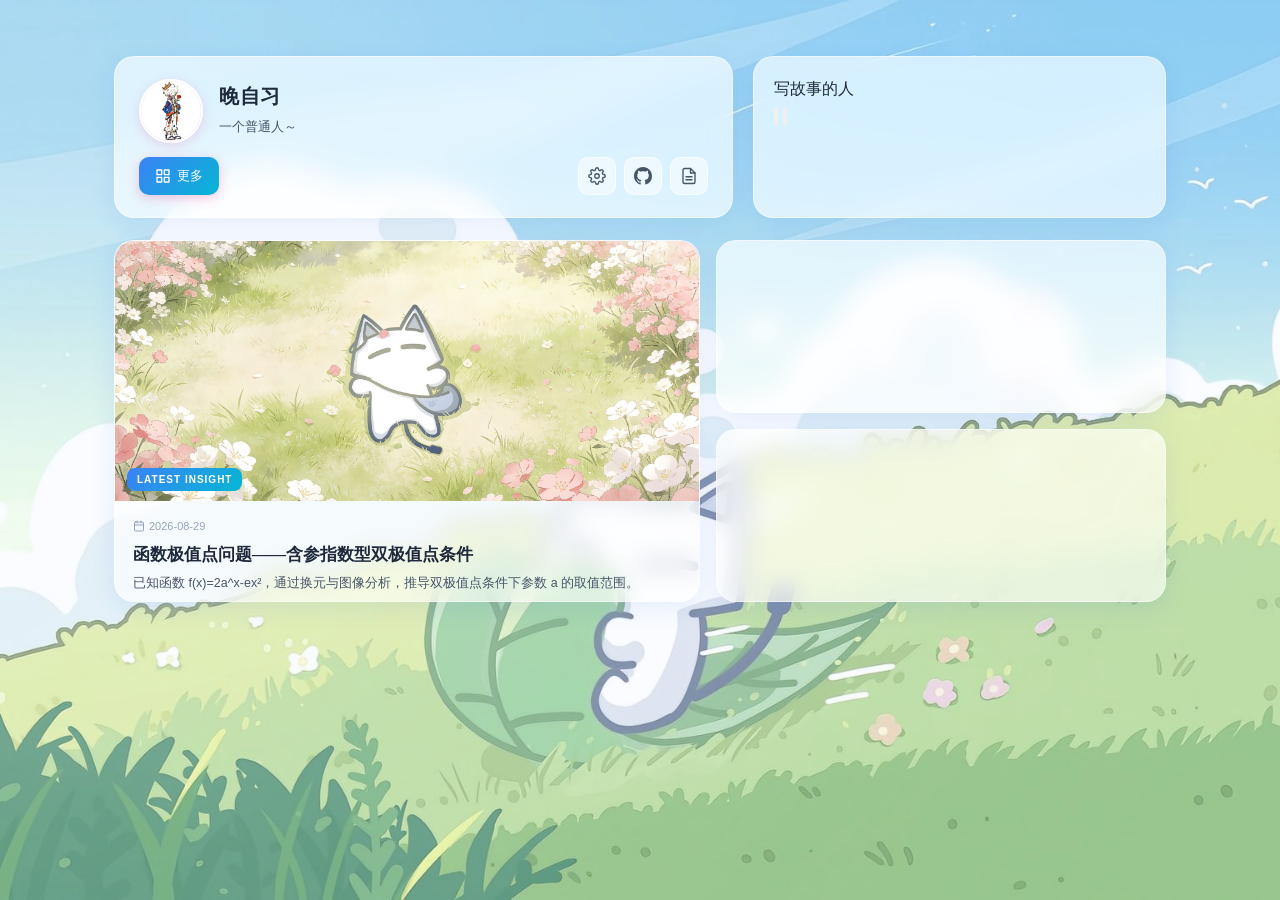
==== commit d9e22c34: "更新 index.html" ====
--- a/res/index.html
+++ b/res/index.html
@@ -3,7 +3,7 @@
 <head>
 <meta charset="UTF-8">
 <meta name="viewport" content="width=device-width, initial-scale=1.0">
-<title>我的博客 · 主页</title>
+<title>晚自习</title>
 <link rel="stylesheet" href="https://miaoda.feishu.cn/fonts/css2?family=Noto+Serif+SC:wght@400;600;700;900&family=Noto+Sans+SC:wght@300;400;500;700&display=swap">
 
 <!-- ===== 全局样式 ===== -->
@@ -78,32 +78,19 @@
 
       <!-- 音乐播放器（无左上角标签） -->
       <div class="music-card">
-        <div class="music-header">
-          <div class="music-cover" id="musicCover">
-            <img src="" alt="专辑封面" id="musicCoverImg">
-          </div>
-          <div class="music-info">
-            <div class="music-title" id="musicTitle">歌曲名称</div>
-            <div class="music-artist" id="musicArtist">歌手</div>
+        <div class="music-qq-header">
+          <span class="music-qq-title" id="musicTitle">音乐</span>
+          <div class="music-qq-switch">
+            <button class="music-qq-btn" onclick="prevMusic()" aria-label="上一首">
+              <span data-icon="prev"></span>
+            </button>
+            <button class="music-qq-btn" onclick="nextMusic()" aria-label="下一首">
+              <span data-icon="next"></span>
+            </button>
           </div>
         </div>
-        <div class="music-progress-wrap">
-          <span id="musicCurrent">00:52</span>
-          <div class="music-progress" id="musicProgress" onclick="seekMusic(event)">
-            <div class="music-progress-bar" id="musicProgressBar"></div>
-          </div>
-          <span id="musicTotal">02:56</span>
-        </div>
-        <div class="music-controls">
-          <button class="music-ctrl-btn" onclick="prevMusic()" aria-label="上一首">
-            <span data-icon="prev"></span>
-          </button>
-          <button class="music-ctrl-btn music-play-btn" id="musicPlayBtn" onclick="togglePlay()" aria-label="播放/暂停">
-            <svg id="musicPlayIcon" viewBox="0 0 24 24" fill="currentColor"><path d="M8 5v14l11-7z"/></svg>
-          </button>
-          <button class="music-ctrl-btn" onclick="nextMusic()" aria-label="下一首">
-            <span data-icon="next"></span>
-          </button>
+        <div class="music-qq-wrap" id="musicQQWrap">
+          <!-- QQ音乐iframe由JS动态生成 -->
         </div>
       </div>
     </div>
--- a/res/PageStyle/Global/variables.css
+++ b/res/PageStyle/Global/variables.css
@@ -3,30 +3,8 @@
    通过 :root[data-theme="xxx"] 切换配色
    ============================================================ */
 
-/* 默认配色：樱粉 */
+/* 默认配色：海洋蓝 */
 :root,
-:root[data-theme="sakura"] {
-  --text-primary: #3b2a3a;
-  --text-secondary: #6b5568;
-  --text-muted: #9a8596;
-  --accent: #ec4899;
-  --accent-soft: #f472b6;
-  --accent-2: #c084fc;
-  --dot-blue: #6b8afd;
-  --card-bg: rgba(255, 255, 255, 0.65);
-  --card-bg-strong: rgba(255, 255, 255, 0.82);
-  --card-border: rgba(255, 255, 255, 0.5);
-  --shadow-soft: 0 6px 24px rgba(236, 72, 153, 0.1);
-  --shadow-hover: 0 10px 32px rgba(236, 72, 153, 0.18);
-  --bg-base: #fdf2f8;
-  --bg-overlay: rgba(253, 242, 248, 0.3);
-  --radius-lg: 20px;
-  --radius-md: 14px;
-  --radius-sm: 10px;
-  --ease-out: cubic-bezier(0.16, 1, 0.3, 1);
-}
-
-/* 配色：海洋蓝 */
 :root[data-theme="ocean"] {
   --text-primary: #1e293b;
   --text-secondary: #475569;
@@ -42,6 +20,28 @@
   --shadow-hover: 0 10px 32px rgba(37, 99, 235, 0.18);
   --bg-base: #eff6ff;
   --bg-overlay: rgba(239, 246, 255, 0.3);
+  --radius-lg: 20px;
+  --radius-md: 14px;
+  --radius-sm: 10px;
+  --ease-out: cubic-bezier(0.16, 1, 0.3, 1);
+}
+
+/* 配色：暮光紫 */
+:root[data-theme="twilight"] {
+  --text-primary: #2e1065;
+  --text-secondary: #5b21b6;
+  --text-muted: #a78bfa;
+  --accent: #7c3aed;
+  --accent-soft: #8b5cf6;
+  --accent-2: #ec4899;
+  --dot-blue: #8b5cf6;
+  --card-bg: rgba(255, 255, 255, 0.6);
+  --card-bg-strong: rgba(255, 255, 255, 0.78);
+  --card-border: rgba(255, 255, 255, 0.45);
+  --shadow-soft: 0 6px 24px rgba(124, 58, 237, 0.12);
+  --shadow-hover: 0 10px 32px rgba(124, 58, 237, 0.2);
+  --bg-base: #faf5ff;
+  --bg-overlay: rgba(250, 245, 255, 0.3);
 }
 
 /* 配色：薄荷绿 */
@@ -62,22 +62,22 @@
   --bg-overlay: rgba(240, 253, 250, 0.3);
 }
 
-/* 配色：暮光紫 */
-:root[data-theme="twilight"] {
-  --text-primary: #2e1065;
-  --text-secondary: #5b21b6;
-  --text-muted: #a78bfa;
-  --accent: #7c3aed;
-  --accent-soft: #8b5cf6;
-  --accent-2: #ec4899;
-  --dot-blue: #8b5cf6;
-  --card-bg: rgba(255, 255, 255, 0.6);
-  --card-bg-strong: rgba(255, 255, 255, 0.78);
-  --card-border: rgba(255, 255, 255, 0.45);
-  --shadow-soft: 0 6px 24px rgba(124, 58, 237, 0.12);
-  --shadow-hover: 0 10px 32px rgba(124, 58, 237, 0.2);
-  --bg-base: #faf5ff;
-  --bg-overlay: rgba(250, 245, 255, 0.3);
+/* 配色：樱粉 */
+:root[data-theme="sakura"] {
+  --text-primary: #3b2a3a;
+  --text-secondary: #6b5568;
+  --text-muted: #9a8596;
+  --accent: #ec4899;
+  --accent-soft: #f472b6;
+  --accent-2: #c084fc;
+  --dot-blue: #6b8afd;
+  --card-bg: rgba(255, 255, 255, 0.65);
+  --card-bg-strong: rgba(255, 255, 255, 0.82);
+  --card-border: rgba(255, 255, 255, 0.5);
+  --shadow-soft: 0 6px 24px rgba(236, 72, 153, 0.1);
+  --shadow-hover: 0 10px 32px rgba(236, 72, 153, 0.18);
+  --bg-base: #fdf2f8;
+  --bg-overlay: rgba(253, 242, 248, 0.3);
 }
 
 /* 配色：暗夜黑 */
@@ -97,3 +97,21 @@
   --bg-base: #0f172a;
   --bg-overlay: rgba(15, 23, 42, 0.5);
 }
+
+/* 配色：日落橙 */
+:root[data-theme="sunset"] {
+  --text-primary: #431407;
+  --text-secondary: #9a3412;
+  --text-muted: #fb923c;
+  --accent: #f97316;
+  --accent-soft: #fb923c;
+  --accent-2: #f43f5e;
+  --dot-blue: #f97316;
+  --card-bg: rgba(255, 255, 255, 0.65);
+  --card-bg-strong: rgba(255, 255, 255, 0.82);
+  --card-border: rgba(255, 255, 255, 0.5);
+  --shadow-soft: 0 6px 24px rgba(249, 115, 22, 0.1);
+  --shadow-hover: 0 10px 32px rgba(249, 115, 22, 0.18);
+  --bg-base: #fff7ed;
+  --bg-overlay: rgba(255, 247, 237, 0.3);
+}
--- a/res/PageStyle/Global/layout.css
+++ b/res/PageStyle/Global/layout.css
@@ -22,15 +22,15 @@
   position: relative;
   z-index: 1;
   min-height: 100vh;
-  max-width: 980px;
+  max-width: 1100px;
   margin: 0 auto;
-  padding: 32px 20px 50px;
+  padding: 56px 24px 36px;
 }
 /* 主视图 */
 .main-view {
   display: flex;
   flex-direction: column;
-  gap: 18px;
+  gap: 22px;
   transition: opacity 0.4s var(--ease-out), transform 0.45s var(--ease-out);
 }
 .main-view.closing {
@@ -44,8 +44,8 @@
 /* 顶部：个人卡片 + 音乐播放器 并排 */
 .top-row {
   display: grid;
-  grid-template-columns: 1.4fr 1fr;
-  gap: 16px;
+  grid-template-columns: 1.5fr 1fr;
+  gap: 20px;
 }
 /* 日期图标 —— 通用 */
 .date-icon {
@@ -57,43 +57,99 @@
 }
 
 /* ============================================================
-   加载页面 —— 黑白简约
+   加载页面 —— 黑白星座绘制（Canvas）
    ============================================================ */
 .loading-screen {
   position: fixed;
   inset: 0;
   z-index: 9999;
-  display: flex;
-  align-items: center;
-  justify-content: center;
   background: #ffffff;
   transition: opacity 0.5s ease, visibility 0.5s ease;
+  overflow: hidden;
 }
 .loading-screen.hidden {
   opacity: 0;
   visibility: hidden;
   pointer-events: none;
 }
-.loading-content {
+#constellationCanvas {
+  display: block;
+  width: 100%;
+  height: 100%;
+}
+.loading-info {
+  position: fixed;
+  bottom: 12%;
+  left: 50%;
+  transform: translateX(-50%);
+  text-align: center;
+  pointer-events: none;
+  width: 90%;
+  max-width: 420px;
+}
+.constellation-name-cn {
+  font-family: "PingFang SC", "Microsoft YaHei", sans-serif;
+  font-size: 24px;
+  color: #1a1a1a;
+  letter-spacing: 8px;
+  margin-bottom: 6px;
+  font-weight: 500;
+  transition: opacity 0.5s;
+}
+.constellation-name-en {
+  font-family: "Georgia", serif;
+  font-size: 11px;
+  color: #999;
+  letter-spacing: 4px;
+  margin-bottom: 12px;
+  text-transform: uppercase;
+  transition: opacity 0.5s;
+}
+.constellation-fact {
+  font-size: 12px;
+  color: #888;
+  letter-spacing: 0.5px;
+  line-height: 1.6;
+  margin-bottom: 18px;
+  min-height: 20px;
+  transition: opacity 0.5s;
+}
+.loading-row {
   display: flex;
-  flex-direction: column;
+  justify-content: center;
   align-items: center;
-  gap: 22px;
+  gap: 8px;
 }
-.loading-spinner {
-  width: 38px;
-  height: 38px;
-  border: 2px solid #f0f0f0;
-  border-top-color: #111;
+.loading-text {
+  font-family: "Georgia", serif;
+  font-size: 12px;
+  color: #aaa;
+  letter-spacing: 3px;
+  transition: opacity 0.3s ease;
+}
+.loading-dots {
+  display: flex;
+  align-items: center;
+  gap: 4px;
+}
+.loading-dots span {
+  width: 5px;
+  height: 5px;
   border-radius: 50%;
-  animation: spin 0.8s linear infinite;
+  background: #999;
+  animation: dotBounce 1.4s ease-in-out infinite;
 }
-@keyframes spin {
-  to { transform: rotate(360deg); }
+.loading-dots span:nth-child(2) { animation-delay: 0.2s; }
+.loading-dots span:nth-child(3) { animation-delay: 0.4s; }
+@keyframes dotBounce {
+  0%, 80%, 100% { transform: scale(0.6); opacity: 0.3; }
+  40% { transform: scale(1.2); opacity: 1; }
 }
-.loading-label {
-  font-size: 13px;
-  color: #999;
-  letter-spacing: 3px;
-  font-weight: 400;
+
+/* 小屏适配 */
+@media (max-width: 480px) {
+  .constellation-name-cn { font-size: 20px; letter-spacing: 6px; }
+  .constellation-name-en { font-size: 10px; letter-spacing: 3px; }
+  .constellation-fact { font-size: 11px; }
+  .loading-info { bottom: 10%; }
 }
--- a/res/PageStyle/ArticleBlocks/blocks.css
+++ b/res/PageStyle/ArticleBlocks/blocks.css
@@ -95,7 +95,7 @@
 }
 .large-article-cover {
   width: 100%;
-  height: 200px;
+  height: 260px;
   background: linear-gradient(135deg, #fbcfe8, #d8b4fe);
   position: relative;
   overflow: hidden;
@@ -148,7 +148,7 @@
   display: flex;
   flex-direction: row;
   height: 100%;
-  min-height: 140px;
+  min-height: 180px;
   cursor: pointer;
 }
 .wide-article-cover {
@@ -196,7 +196,7 @@
 }
 .small-article-cover {
   width: 100%;
-  height: 100px;
+  height: 140px;
   background: linear-gradient(135deg, #fbcfe8, #d8b4fe);
   overflow: hidden;
   flex-shrink: 0;
--- a/res/PageStyle/SearchView/search.css
+++ b/res/PageStyle/SearchView/search.css
@@ -207,8 +207,8 @@
   z-index: 2;
   transform: scale(0);
 }
-.timeline-item:nth-child(odd)::after { right: 10px; }
-.timeline-item:nth-child(even)::after { left: 10px; }
+.timeline-item:nth-child(odd)::after { right: -7px; }
+.timeline-item:nth-child(even)::after { left: -7px; }
 
 .search-view.visible .timeline-item {
   animation: timelineItemIn 0.5s var(--ease-out) forwards;
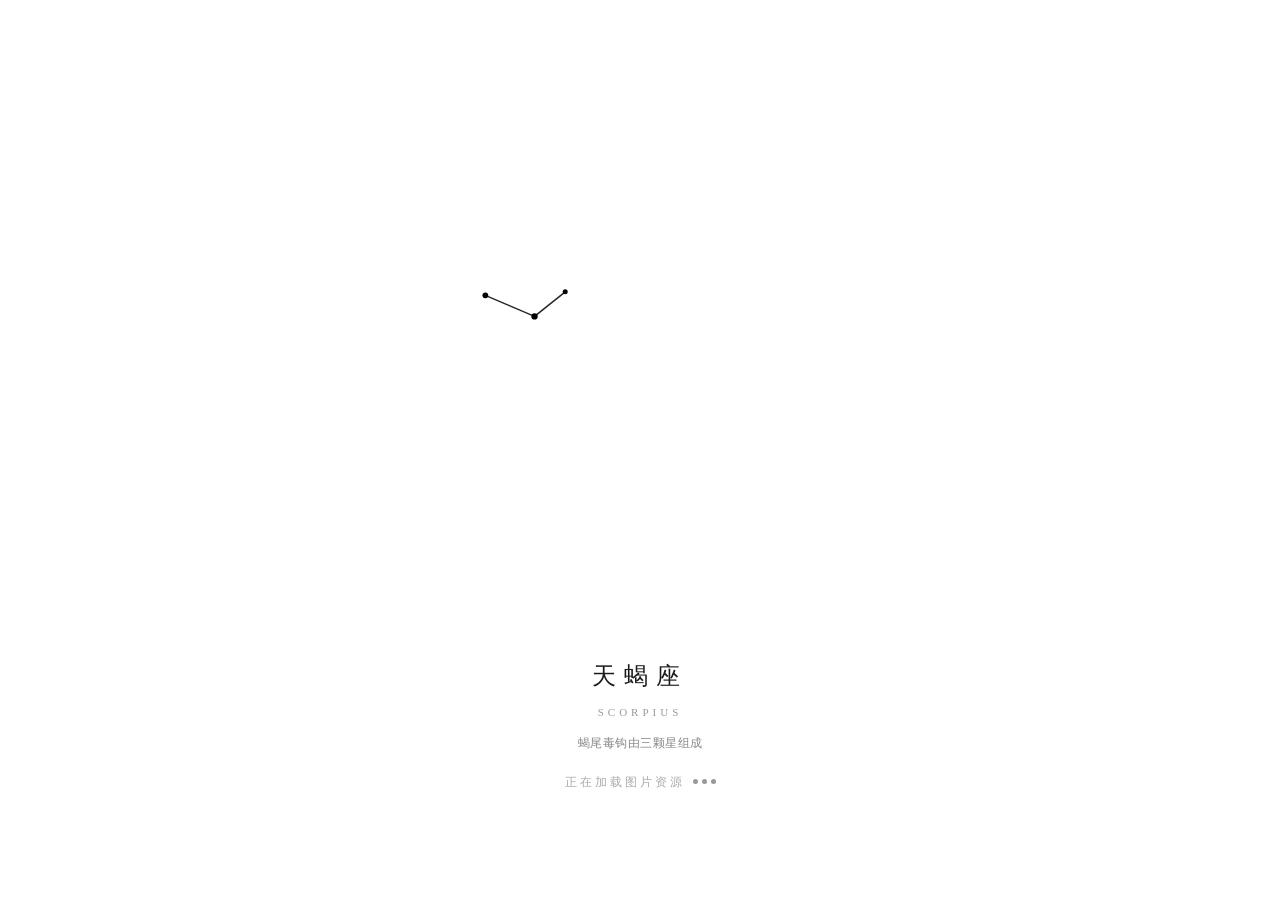
==== commit 95789c3d: "更新 index.html" ====
--- a/res/index.html
+++ b/res/index.html
@@ -3,7 +3,7 @@
 <head>
 <meta charset="UTF-8">
 <meta name="viewport" content="width=device-width, initial-scale=1.0">
-<title>晚自习</title>
+<title>我的博客 · 主页</title>
 <link rel="stylesheet" href="https://miaoda.feishu.cn/fonts/css2?family=Noto+Serif+SC:wght@400;600;700;900&family=Noto+Sans+SC:wght@300;400;500;700&display=swap">
 
 <!-- ===== 全局样式 ===== -->
@@ -78,19 +78,32 @@
 
       <!-- 音乐播放器（无左上角标签） -->
       <div class="music-card">
-        <div class="music-qq-header">
-          <span class="music-qq-title" id="musicTitle">音乐</span>
-          <div class="music-qq-switch">
-            <button class="music-qq-btn" onclick="prevMusic()" aria-label="上一首">
-              <span data-icon="prev"></span>
-            </button>
-            <button class="music-qq-btn" onclick="nextMusic()" aria-label="下一首">
-              <span data-icon="next"></span>
-            </button>
+        <div class="music-header">
+          <div class="music-cover" id="musicCover">
+            <img src="" alt="专辑封面" id="musicCoverImg">
+          </div>
+          <div class="music-info">
+            <div class="music-title" id="musicTitle">歌曲名称</div>
+            <div class="music-artist" id="musicArtist">歌手</div>
           </div>
         </div>
-        <div class="music-qq-wrap" id="musicQQWrap">
-          <!-- QQ音乐iframe由JS动态生成 -->
+        <div class="music-progress-wrap">
+          <span id="musicCurrent">00:52</span>
+          <div class="music-progress" id="musicProgress" onclick="seekMusic(event)">
+            <div class="music-progress-bar" id="musicProgressBar"></div>
+          </div>
+          <span id="musicTotal">02:56</span>
+        </div>
+        <div class="music-controls">
+          <button class="music-ctrl-btn" onclick="prevMusic()" aria-label="上一首">
+            <span data-icon="prev"></span>
+          </button>
+          <button class="music-ctrl-btn music-play-btn" id="musicPlayBtn" onclick="togglePlay()" aria-label="播放/暂停">
+            <svg id="musicPlayIcon" viewBox="0 0 24 24" fill="currentColor"><path d="M8 5v14l11-7z"/></svg>
+          </button>
+          <button class="music-ctrl-btn" onclick="nextMusic()" aria-label="下一首">
+            <span data-icon="next"></span>
+          </button>
         </div>
       </div>
     </div>
--- a/res/PageStyle/MusicPlayer/music.css
+++ b/res/PageStyle/MusicPlayer/music.css
@@ -1,5 +1,5 @@
 /* ============================================================
-   音乐播放器（已去除左上角 CLOUD MUSIC 标签）
+   QQ音乐嵌入式播放器
    ============================================================ */
 .music-card {
   background: var(--card-bg);
@@ -8,74 +8,36 @@
   border: 1px solid var(--card-border);
   border-radius: var(--radius-lg);
   box-shadow: var(--shadow-soft);
-  padding: 18px 20px;
+  padding: 14px 16px;
   display: flex;
   flex-direction: column;
-  gap: 12px;
+  gap: 10px;
 }
 
-.music-header {
+/* 顶部：标题 + 切换按钮 */
+.music-qq-header {
   display: flex;
   align-items: center;
-  gap: 12px;
+  justify-content: space-between;
+  gap: 8px;
 }
-.music-cover {
-  flex-shrink: 0;
-  width: 48px;
-  height: 48px;
-  border-radius: 50%;
-  overflow: hidden;
-  background: linear-gradient(135deg, #a8c0ff, #c084fc);
-  border: 2px solid rgba(255,255,255,0.7);
-  box-shadow: 0 2px 10px rgba(168, 192, 255, 0.4);
-}
-.music-cover.playing { animation: spin 8s linear infinite; }
-@keyframes spin { to { transform: rotate(360deg); } }
-.music-cover img { width: 100%; height: 100%; object-fit: cover; display: block; }
-
-.music-info { flex: 1; min-width: 0; }
-.music-title {
-  font-size: 14px;
+.music-qq-title {
+  font-size: 13px;
   font-weight: 600;
   color: var(--text-primary);
   white-space: nowrap;
   overflow: hidden;
   text-overflow: ellipsis;
+  flex: 1;
+  min-width: 0;
 }
-.music-artist { font-size: 11.5px; color: var(--text-muted); }
-
-/* 进度条 */
-.music-progress-wrap {
+.music-qq-switch {
   display: flex;
   align-items: center;
-  gap: 8px;
-  font-size: 10px;
-  color: var(--text-muted);
+  gap: 6px;
+  flex-shrink: 0;
 }
-.music-progress {
-  flex: 1;
-  height: 4px;
-  background: rgba(255,255,255,0.5);
-  border-radius: 2px;
-  overflow: hidden;
-  cursor: pointer;
-}
-.music-progress-bar {
-  height: 100%;
-  width: 35%;
-  background: linear-gradient(90deg, var(--accent-soft), var(--accent-2));
-  border-radius: 2px;
-  transition: width 0.3s linear;
-}
-
-/* 播放控制 */
-.music-controls {
-  display: flex;
-  align-items: center;
-  justify-content: center;
-  gap: 20px;
-}
-.music-ctrl-btn {
+.music-qq-btn {
   background: none;
   border: none;
   color: var(--text-secondary);
@@ -85,16 +47,36 @@
   align-items: center;
   justify-content: center;
   transition: color 0.2s, transform 0.2s;
+  border-radius: 50%;
 }
-.music-ctrl-btn:hover { color: var(--accent); transform: scale(1.1); }
-.music-ctrl-btn svg { width: 18px; height: 18px; }
-.music-play-btn {
-  width: 34px;
-  height: 34px;
-  border-radius: 50%;
-  background: linear-gradient(135deg, var(--accent-soft), var(--accent-2));
-  color: #fff;
-  box-shadow: 0 3px 12px rgba(236, 72, 153, 0.3);
+.music-qq-btn:hover {
+  color: var(--accent);
+  transform: scale(1.15);
 }
-.music-play-btn:hover { color: #fff; transform: scale(1.08); }
-.music-play-btn svg { width: 16px; height: 16px; }
+.music-qq-btn svg { width: 16px; height: 16px; }
+
+/* iframe容器：响应式宽度，固定高度 */
+.music-qq-wrap {
+  width: 100%;
+  border-radius: 8px;
+  overflow: hidden;
+  background: #fff;
+}
+.music-qq-iframe {
+  display: block;
+  width: 100%;
+  height: 120px;
+  border: none;
+  background: #fff;
+  border-radius: 8px;
+}
+
+/* 小屏适配 */
+@media (max-width: 480px) {
+  .music-card {
+    padding: 12px 14px;
+  }
+  .music-qq-iframe {
+    height: 86px;
+  }
+}
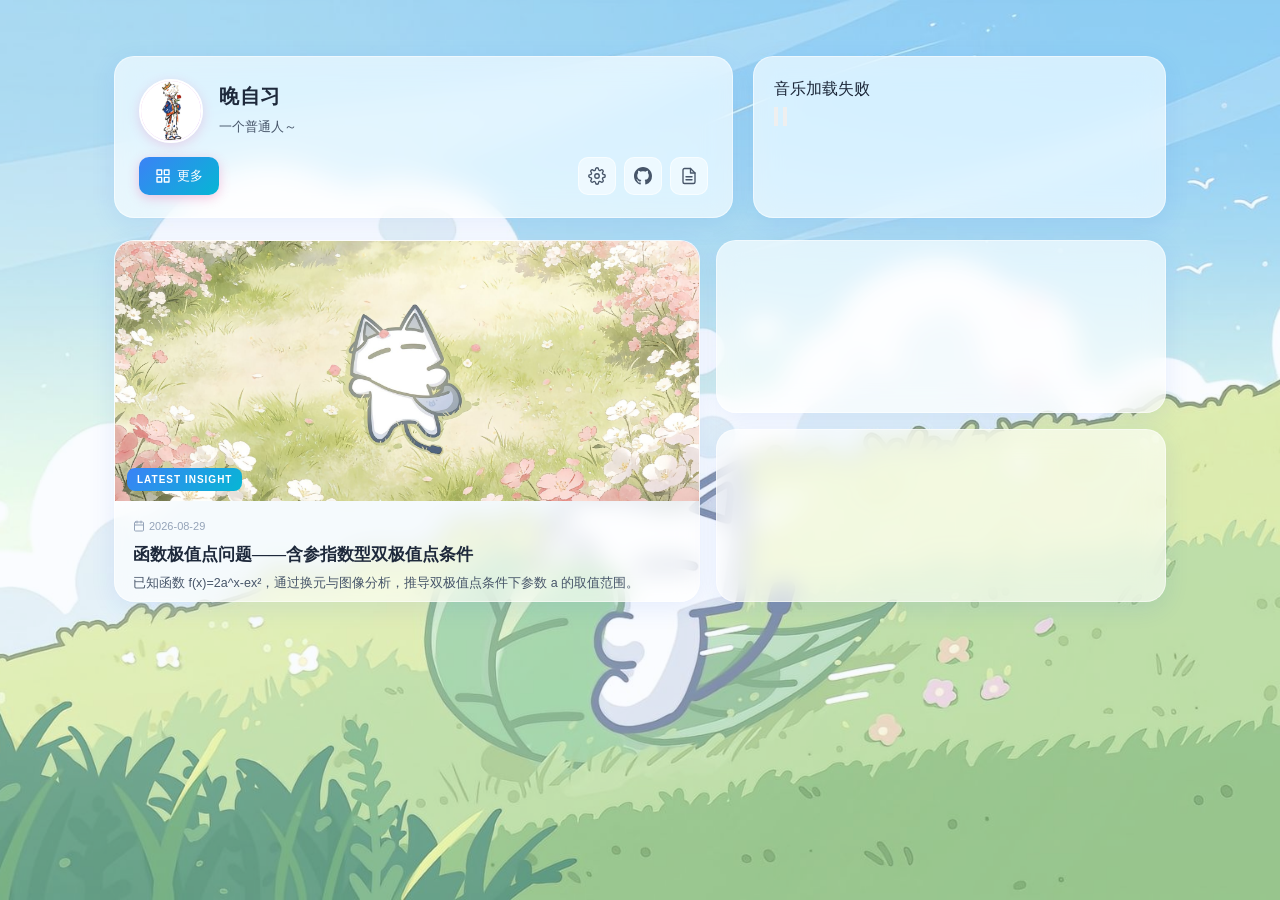
==== commit d520d799: "更新 index.html" ====
--- a/res/index.html
+++ b/res/index.html
@@ -3,7 +3,7 @@
 <head>
 <meta charset="UTF-8">
 <meta name="viewport" content="width=device-width, initial-scale=1.0">
-<title>我的博客 · 主页</title>
+<title>晚自习</title>
 <link rel="stylesheet" href="https://miaoda.feishu.cn/fonts/css2?family=Noto+Serif+SC:wght@400;600;700;900&family=Noto+Sans+SC:wght@300;400;500;700&display=swap">
 
 <!-- ===== 全局样式 ===== -->
@@ -78,32 +78,19 @@
 
       <!-- 音乐播放器（无左上角标签） -->
       <div class="music-card">
-        <div class="music-header">
-          <div class="music-cover" id="musicCover">
-            <img src="" alt="专辑封面" id="musicCoverImg">
-          </div>
-          <div class="music-info">
-            <div class="music-title" id="musicTitle">歌曲名称</div>
-            <div class="music-artist" id="musicArtist">歌手</div>
+        <div class="music-qq-header">
+          <span class="music-qq-title" id="musicTitle">音乐</span>
+          <div class="music-qq-switch">
+            <button class="music-qq-btn" onclick="prevMusic()" aria-label="上一首">
+              <span data-icon="prev"></span>
+            </button>
+            <button class="music-qq-btn" onclick="nextMusic()" aria-label="下一首">
+              <span data-icon="next"></span>
+            </button>
           </div>
         </div>
-        <div class="music-progress-wrap">
-          <span id="musicCurrent">00:52</span>
-          <div class="music-progress" id="musicProgress" onclick="seekMusic(event)">
-            <div class="music-progress-bar" id="musicProgressBar"></div>
-          </div>
-          <span id="musicTotal">02:56</span>
-        </div>
-        <div class="music-controls">
-          <button class="music-ctrl-btn" onclick="prevMusic()" aria-label="上一首">
-            <span data-icon="prev"></span>
-          </button>
-          <button class="music-ctrl-btn music-play-btn" id="musicPlayBtn" onclick="togglePlay()" aria-label="播放/暂停">
-            <svg id="musicPlayIcon" viewBox="0 0 24 24" fill="currentColor"><path d="M8 5v14l11-7z"/></svg>
-          </button>
-          <button class="music-ctrl-btn" onclick="nextMusic()" aria-label="下一首">
-            <span data-icon="next"></span>
-          </button>
+        <div class="music-qq-wrap" id="musicQQWrap">
+          <!-- QQ音乐iframe由JS动态生成 -->
         </div>
       </div>
     </div>
--- a/res/PageStyle/MusicPlayer/music.css
+++ b/res/PageStyle/MusicPlayer/music.css
@@ -1,5 +1,5 @@
 /* ============================================================
-   QQ音乐嵌入式播放器
+   音乐播放器（已去除左上角 CLOUD MUSIC 标签）
    ============================================================ */
 .music-card {
   background: var(--card-bg);
@@ -8,36 +8,74 @@
   border: 1px solid var(--card-border);
   border-radius: var(--radius-lg);
   box-shadow: var(--shadow-soft);
-  padding: 14px 16px;
+  padding: 18px 20px;
   display: flex;
   flex-direction: column;
-  gap: 10px;
+  gap: 12px;
 }
 
-/* 顶部：标题 + 切换按钮 */
-.music-qq-header {
+.music-header {
   display: flex;
   align-items: center;
-  justify-content: space-between;
-  gap: 8px;
+  gap: 12px;
 }
-.music-qq-title {
-  font-size: 13px;
+.music-cover {
+  flex-shrink: 0;
+  width: 48px;
+  height: 48px;
+  border-radius: 50%;
+  overflow: hidden;
+  background: linear-gradient(135deg, #a8c0ff, #c084fc);
+  border: 2px solid rgba(255,255,255,0.7);
+  box-shadow: 0 2px 10px rgba(168, 192, 255, 0.4);
+}
+.music-cover.playing { animation: spin 8s linear infinite; }
+@keyframes spin { to { transform: rotate(360deg); } }
+.music-cover img { width: 100%; height: 100%; object-fit: cover; display: block; }
+
+.music-info { flex: 1; min-width: 0; }
+.music-title {
+  font-size: 14px;
   font-weight: 600;
   color: var(--text-primary);
   white-space: nowrap;
   overflow: hidden;
   text-overflow: ellipsis;
-  flex: 1;
-  min-width: 0;
 }
-.music-qq-switch {
+.music-artist { font-size: 11.5px; color: var(--text-muted); }
+
+/* 进度条 */
+.music-progress-wrap {
   display: flex;
   align-items: center;
-  gap: 6px;
-  flex-shrink: 0;
+  gap: 8px;
+  font-size: 10px;
+  color: var(--text-muted);
 }
-.music-qq-btn {
+.music-progress {
+  flex: 1;
+  height: 4px;
+  background: rgba(255,255,255,0.5);
+  border-radius: 2px;
+  overflow: hidden;
+  cursor: pointer;
+}
+.music-progress-bar {
+  height: 100%;
+  width: 35%;
+  background: linear-gradient(90deg, var(--accent-soft), var(--accent-2));
+  border-radius: 2px;
+  transition: width 0.3s linear;
+}
+
+/* 播放控制 */
+.music-controls {
+  display: flex;
+  align-items: center;
+  justify-content: center;
+  gap: 20px;
+}
+.music-ctrl-btn {
   background: none;
   border: none;
   color: var(--text-secondary);
@@ -47,36 +85,16 @@
   align-items: center;
   justify-content: center;
   transition: color 0.2s, transform 0.2s;
+}
+.music-ctrl-btn:hover { color: var(--accent); transform: scale(1.1); }
+.music-ctrl-btn svg { width: 18px; height: 18px; }
+.music-play-btn {
+  width: 34px;
+  height: 34px;
   border-radius: 50%;
+  background: linear-gradient(135deg, var(--accent-soft), var(--accent-2));
+  color: #fff;
+  box-shadow: 0 3px 12px rgba(236, 72, 153, 0.3);
 }
-.music-qq-btn:hover {
-  color: var(--accent);
-  transform: scale(1.15);
-}
-.music-qq-btn svg { width: 16px; height: 16px; }
-
-/* iframe容器：响应式宽度，固定高度 */
-.music-qq-wrap {
-  width: 100%;
-  border-radius: 8px;
-  overflow: hidden;
-  background: #fff;
-}
-.music-qq-iframe {
-  display: block;
-  width: 100%;
-  height: 120px;
-  border: none;
-  background: #fff;
-  border-radius: 8px;
-}
-
-/* 小屏适配 */
-@media (max-width: 480px) {
-  .music-card {
-    padding: 12px 14px;
-  }
-  .music-qq-iframe {
-    height: 86px;
-  }
-}
+.music-play-btn:hover { color: #fff; transform: scale(1.08); }
+.music-play-btn svg { width: 16px; height: 16px; }
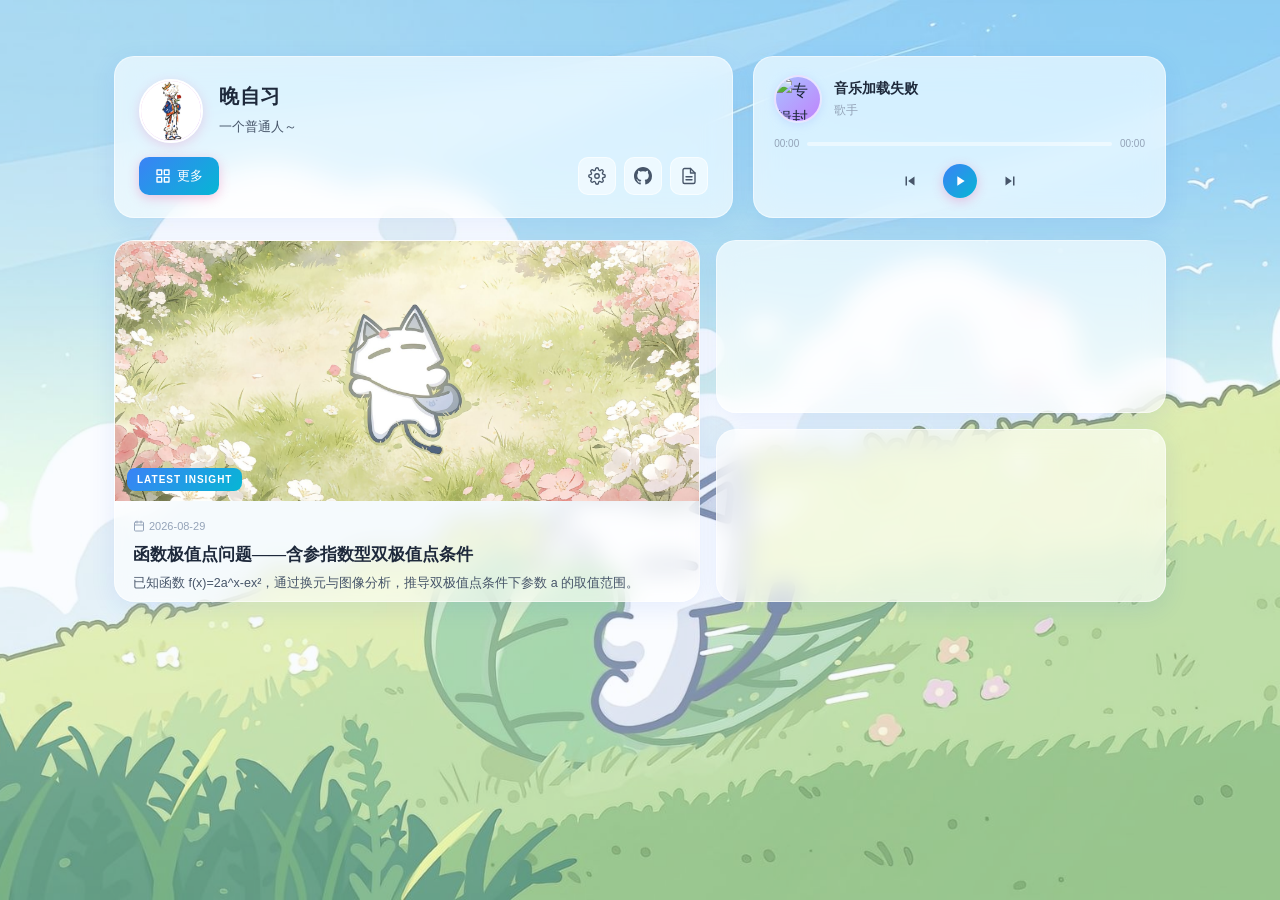
==== commit 0816f60c: "更新 index.html" ====
--- a/res/index.html
+++ b/res/index.html
@@ -3,7 +3,7 @@
 <head>
 <meta charset="UTF-8">
 <meta name="viewport" content="width=device-width, initial-scale=1.0">
-<title>晚自习</title>
+<title>我的博客 · 主页</title>
 <link rel="stylesheet" href="https://miaoda.feishu.cn/fonts/css2?family=Noto+Serif+SC:wght@400;600;700;900&family=Noto+Sans+SC:wght@300;400;500;700&display=swap">
 
 <!-- ===== 全局样式 ===== -->
@@ -78,19 +78,32 @@
 
       <!-- 音乐播放器（无左上角标签） -->
       <div class="music-card">
-        <div class="music-qq-header">
-          <span class="music-qq-title" id="musicTitle">音乐</span>
-          <div class="music-qq-switch">
-            <button class="music-qq-btn" onclick="prevMusic()" aria-label="上一首">
-              <span data-icon="prev"></span>
-            </button>
-            <button class="music-qq-btn" onclick="nextMusic()" aria-label="下一首">
-              <span data-icon="next"></span>
-            </button>
+        <div class="music-header">
+          <div class="music-cover" id="musicCover">
+            <img src="" alt="专辑封面" id="musicCoverImg">
+          </div>
+          <div class="music-info">
+            <div class="music-title" id="musicTitle">歌曲名称</div>
+            <div class="music-artist" id="musicArtist">歌手</div>
           </div>
         </div>
-        <div class="music-qq-wrap" id="musicQQWrap">
-          <!-- QQ音乐iframe由JS动态生成 -->
+        <div class="music-progress-wrap">
+          <span id="musicCurrent">00:52</span>
+          <div class="music-progress" id="musicProgress" onclick="seekMusic(event)">
+            <div class="music-progress-bar" id="musicProgressBar"></div>
+          </div>
+          <span id="musicTotal">02:56</span>
+        </div>
+        <div class="music-controls">
+          <button class="music-ctrl-btn" onclick="prevMusic()" aria-label="上一首">
+            <span data-icon="prev"></span>
+          </button>
+          <button class="music-ctrl-btn music-play-btn" id="musicPlayBtn" onclick="togglePlay()" aria-label="播放/暂停">
+            <svg id="musicPlayIcon" viewBox="0 0 24 24" fill="currentColor"><path d="M8 5v14l11-7z"/></svg>
+          </button>
+          <button class="music-ctrl-btn" onclick="nextMusic()" aria-label="下一首">
+            <span data-icon="next"></span>
+          </button>
         </div>
       </div>
     </div>
